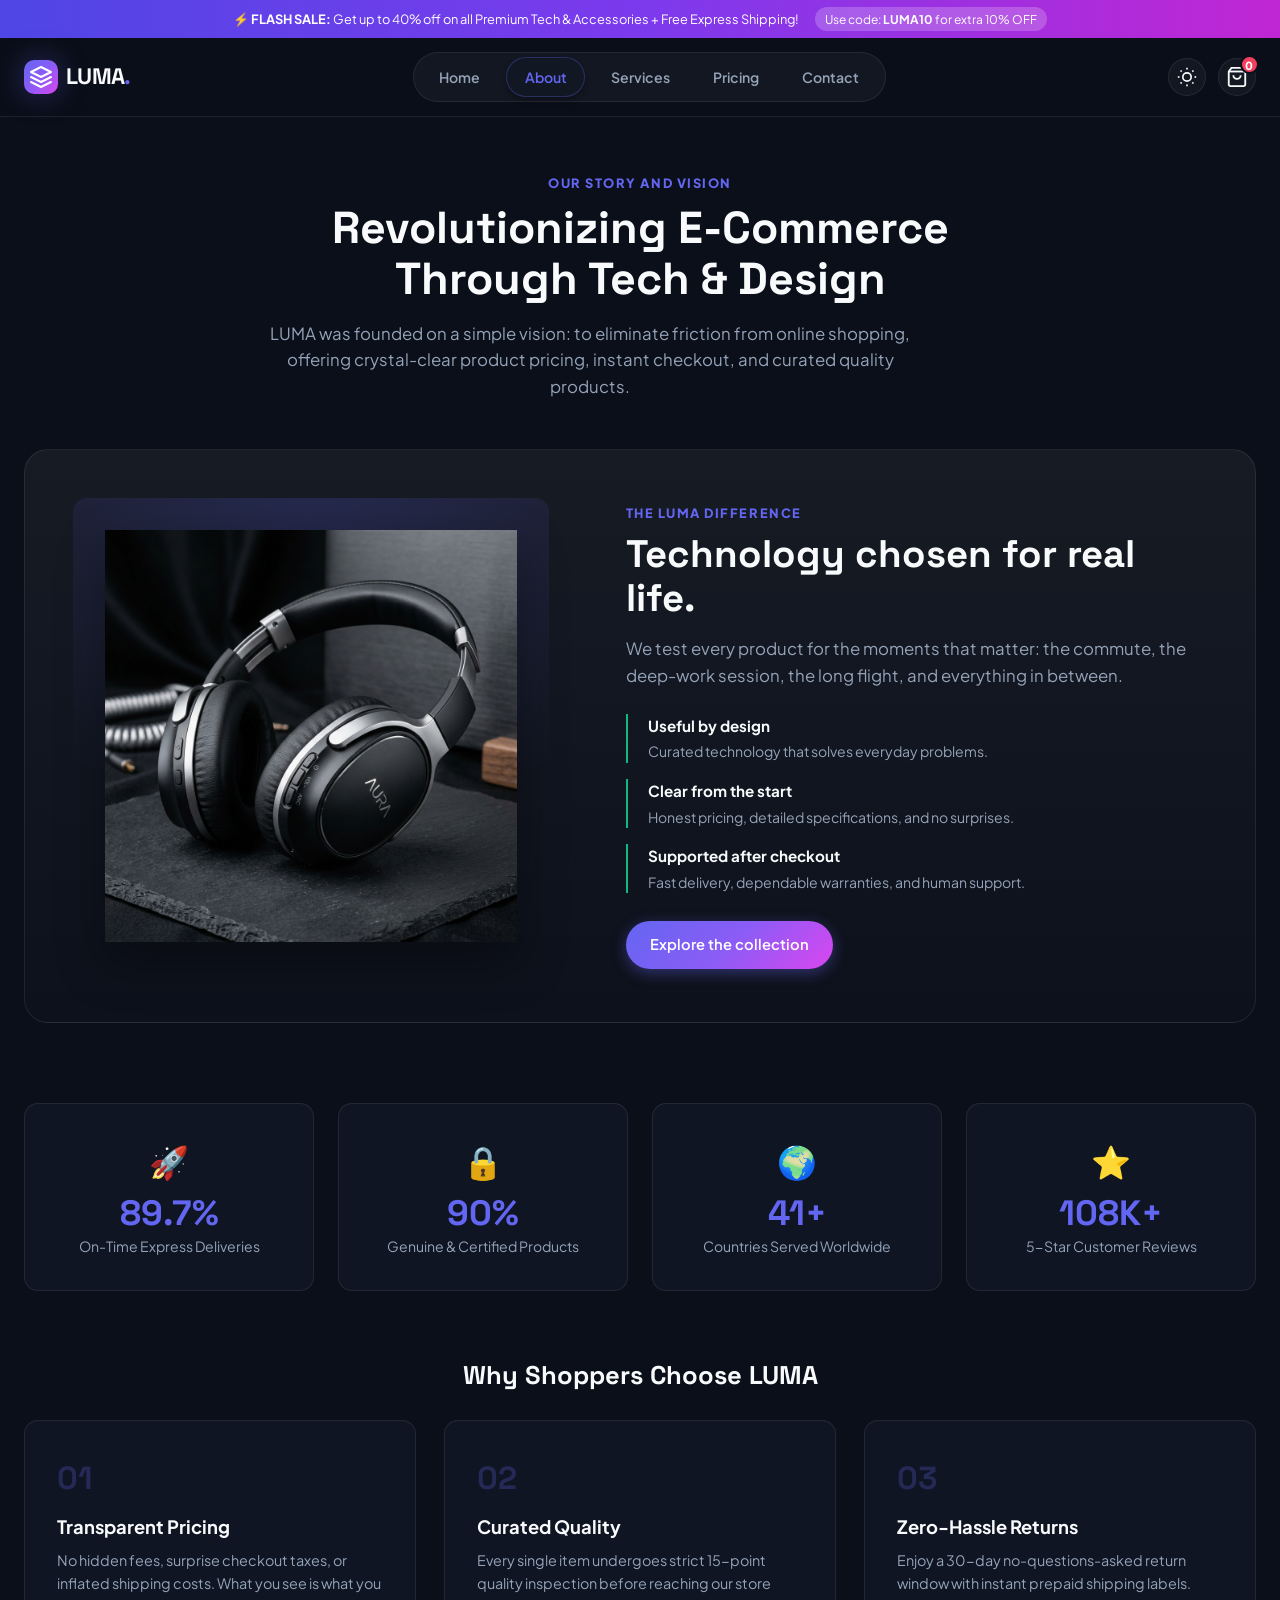
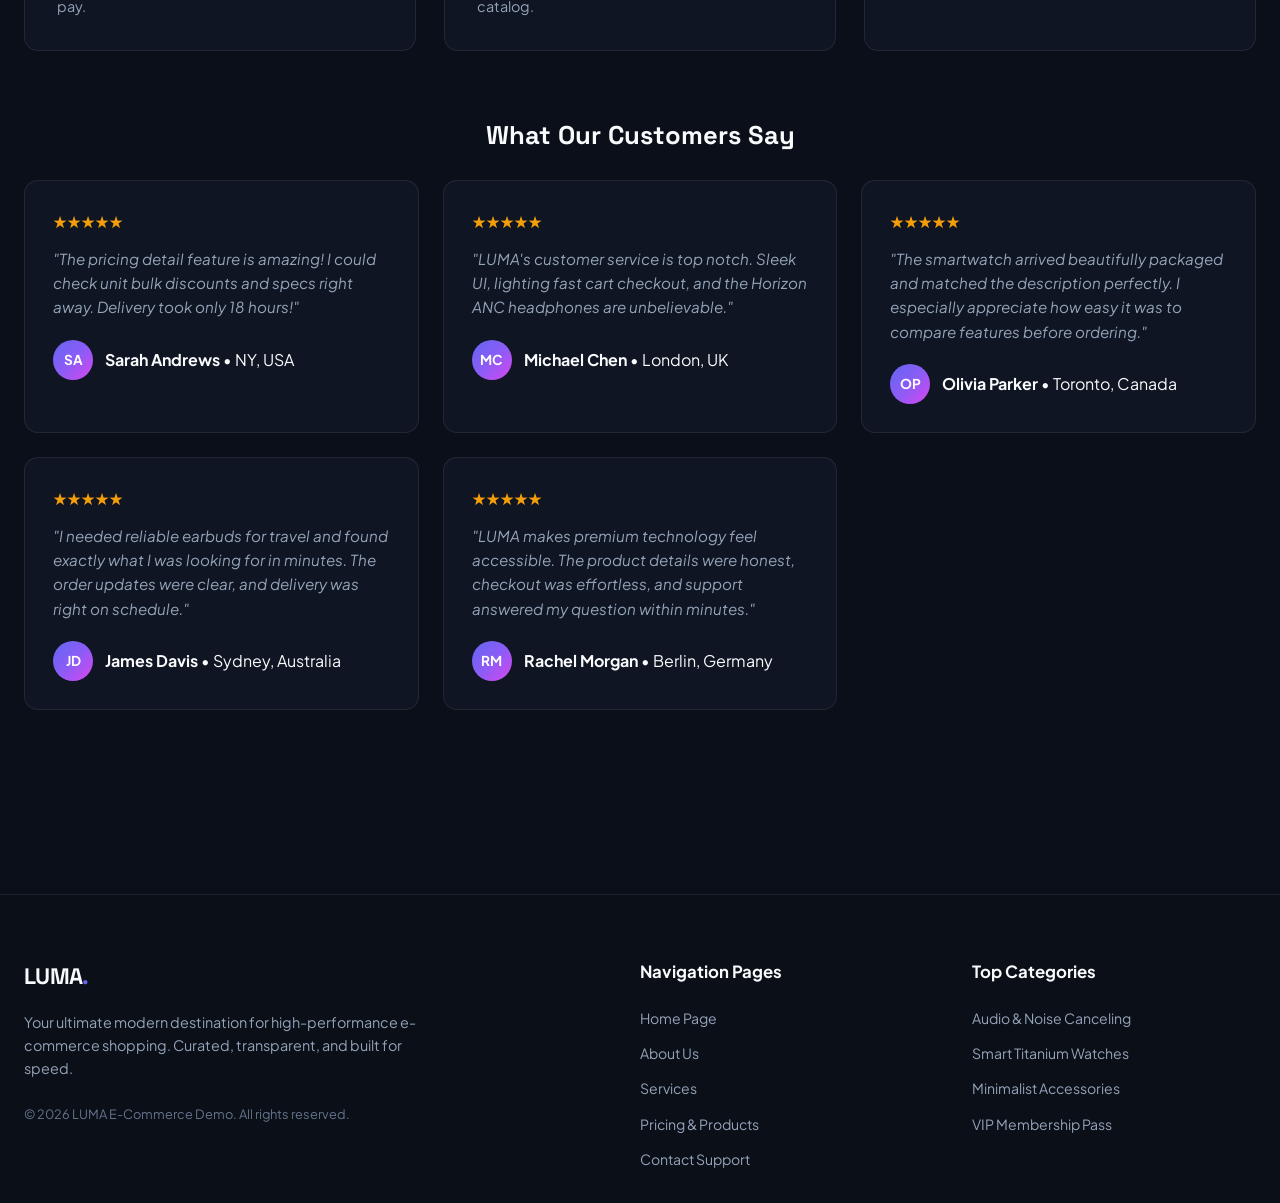
==== about.html @ 773a9cc0 "updated reviews" ====
<!DOCTYPE html>
<html lang="en">
<head>
  <meta charset="UTF-8">
  <meta name="viewport" content="width=device-width, initial-scale=1.0">
  <meta name="description" content="LUMA — About Us & Our Mission">
  <title>LUMA — About Us | Next-Gen E-Commerce Experience</title>
  <link rel="preconnect" href="https://fonts.googleapis.com">
  <link rel="preconnect" href="https://fonts.gstatic.com" crossorigin>
  <link href="https://fonts.googleapis.com/css2?family=Plus+Jakarta+Sans:wght@300;400;500;600;700;800&family=Space+Grotesk:wght@500;700&display=swap" rel="stylesheet">
  <link rel="icon" type="image/svg+xml" href="./icons/icon.svg">
  <link rel="stylesheet" href="./styles.css">
</head>
<body class="dark-theme">
  <!-- Top Announcement Bar -->
  <div class="top-announcement">
    <div class="announcement-content">
      <span>⚡ <strong>FLASH SALE:</strong> Get up to 40% off on all Premium Tech & Accessories + Free Express Shipping!</span>
      <span class="promo-code-badge">Use code: <strong>LUMA10</strong> for extra 10% OFF</span>
    </div>
  </div>

  <!-- Header Navigation -->
  <header class="site-header" id="site-header">
    <div class="header-container">
      <a href="index.html" class="brand-logo">
        <div class="logo-icon">
          <svg width="24" height="24" viewBox="0 0 24 24" fill="none" xmlns="http://www.w3.org/2000/svg">
            <path d="M12 2L2 7L12 12L22 7L12 2Z" stroke="currentColor" stroke-width="2" stroke-linecap="round" stroke-linejoin="round"/>
            <path d="M2 17L12 22L22 17" stroke="currentColor" stroke-width="2" stroke-linecap="round" stroke-linejoin="round"/>
            <path d="M2 12L12 17L22 12" stroke="currentColor" stroke-width="2" stroke-linecap="round" stroke-linejoin="round"/>
          </svg>
        </div>
        <span class="logo-text">LUMA<span class="logo-dot">.</span></span>
      </a>

      <nav class="main-nav" id="main-nav" aria-label="Main Navigation">
        <a href="index.html" class="nav-link">Home</a>
        <a href="about.html" class="nav-link active">About</a>
        <a href="services.html" class="nav-link">Services</a>
        <a href="pricing.html" class="nav-link">Pricing</a>
        <a href="contact.html" class="nav-link">Contact</a>
      </nav>

      <div class="header-actions">
        <button type="button" class="icon-btn theme-toggle" id="theme-toggle" aria-label="Toggle theme">
          <svg class="sun-icon" width="20" height="20" viewBox="0 0 24 24" fill="none" stroke="currentColor" stroke-width="2"><circle cx="12" cy="12" r="5"></circle><line x1="12" y1="1" x2="12" y2="3"></line><line x1="12" y1="21" x2="12" y2="23"></line><line x1="4.22" y1="4.22" x2="5.64" y2="5.64"></line><line x1="18.36" y1="18.36" x2="19.78" y2="19.78"></line><line x1="1" y1="12" x2="3" y2="12"></line><line x1="21" y1="12" x2="23" y2="12"></line><line x1="4.22" y1="19.78" x2="5.64" y2="18.36"></line><line x1="18.36" y1="5.64" x2="19.78" y2="4.22"></line></svg>
        </button>

        <button type="button" class="icon-btn cart-btn" id="cart-toggle-btn" aria-label="Open Cart">
          <svg width="22" height="22" viewBox="0 0 24 24" fill="none" stroke="currentColor" stroke-width="2"><path d="M6 2L3 6v14a2 2 0 0 0 2 2h14a2 2 0 0 0 2-2V6l-3-4z"></path><line x1="3" y1="6" x2="21" y2="6"></line><path d="M16 10a4 4 0 0 1-8 0"></path></svg>
          <span class="cart-badge" id="cart-badge">0</span>
        </button>

        <button type="button" class="mobile-toggle" id="mobile-toggle" aria-label="Toggle menu">
          <span></span><span></span><span></span>
        </button>
      </div>
    </div>
  </header>

  <!-- ABOUT PAGE CONTENT -->
  <main class="main-content">
    <section class="page-section">
      <div class="section-container">
        <div class="about-hero">
          <span class="section-subtitle">OUR STORY AND VISION</span>
          <h2 class="section-title">Revolutionizing E-Commerce <br>Through Tech & Design</h2>
          <p class="section-lead">LUMA was founded on a simple vision: to eliminate friction from online shopping, offering crystal-clear product pricing, instant checkout, and curated quality products.</p>
        </div>

        <!-- Why LUMA -->
        <div class="why-luma-section">
          <div class="why-luma-image-wrap">
            <img src="./images/headphones.png" alt="LUMA Horizon noise-cancelling headphones">
          </div>
          <div class="why-luma-content">
            <span class="section-subtitle">THE LUMA DIFFERENCE</span>
            <h3 class="section-title">Technology chosen for real life.</h3>
            <p class="section-lead">We test every product for the moments that matter: the commute, the deep-work session, the long flight, and everything in between.</p>
            <ul class="why-luma-list">
              <li><strong>Useful by design</strong><span>Curated technology that solves everyday problems.</span></li>
              <li><strong>Clear from the start</strong><span>Honest pricing, detailed specifications, and no surprises.</span></li>
              <li><strong>Supported after checkout</strong><span>Fast delivery, dependable warranties, and human support.</span></li>
            </ul>
            <a class="btn btn-primary" href="pricing.html">Explore the collection</a>
          </div>
        </div>

        <!-- Metric Grid -->
        <div class="about-metrics-grid">
          <div class="metric-card">
            <div class="metric-icon">🚀</div>
            <div class="metric-number" data-target="99.4" data-suffix="%">0%</div>
            <div class="metric-label">On-Time Express Deliveries</div>
          </div>
          <div class="metric-card">
            <div class="metric-icon">🔒</div>
            <div class="metric-number" data-target="100" data-suffix="%">0%</div>
            <div class="metric-label">Genuine & Certified Products</div>
          </div>
          <div class="metric-card">
            <div class="metric-icon">🌍</div>
            <div class="metric-number" data-target="45" data-suffix="+">0+</div>
            <div class="metric-label">Countries Served Worldwide</div>
          </div>
          <div class="metric-card">
            <div class="metric-icon">⭐</div>
            <div class="metric-number" data-target="120" data-suffix="K+">0K+</div>
            <div class="metric-label">5-Star Customer Reviews</div>
          </div>
        </div>

        <!-- Core Values -->
        <div class="about-values">
          <h3 class="subsection-title">Why Shoppers Choose LUMA</h3>
          <div class="values-grid">
            <div class="value-card">
              <div class="value-badge">01</div>
              <h4>Transparent Pricing</h4>
              <p>No hidden fees, surprise checkout taxes, or inflated shipping costs. What you see is what you pay.</p>
            </div>
            <div class="value-card">
              <div class="value-badge">02</div>
              <h4>Curated Quality</h4>
              <p>Every single item undergoes strict 15-point quality inspection before reaching our store catalog.</p>
            </div>
            <div class="value-card">
              <div class="value-badge">03</div>
              <h4>Zero-Hassle Returns</h4>
              <p>Enjoy a 30-day no-questions-asked return window with instant prepaid shipping labels.</p>
            </div>
          </div>
        </div>

        <!-- Testimonials -->
        <div class="testimonials-block">
          <h3 class="subsection-title">What Our Customers Say</h3>
          <div class="testimonials-grid">
            <div class="testimonial-card">
              <div class="rating-stars">★★★★★</div>
              <p class="testimonial-text">"The pricing detail feature is amazing! I could check unit bulk discounts and specs right away. Delivery took only 18 hours!"</p>
              <div class="testimonial-author">
                <div class="author-avatar">SA</div>
                <div>
                  <strong>Sarah Andrews</strong>
                  <span> • NY, USA</span>
                </div>
              </div>
            </div>

            <div class="testimonial-card">
              <div class="rating-stars">★★★★★</div>
              <p class="testimonial-text">"LUMA's customer service is top notch. Sleek UI, lighting fast cart checkout, and the Horizon ANC headphones are unbelievable."</p>
              <div class="testimonial-author">
                <div class="author-avatar">MC</div>
                <div>
                  <strong>Michael Chen</strong>
                  <span> • London, UK</span>
                </div>
              </div>
            </div>

            <div class="testimonial-card">
              <div class="rating-stars">★★★★★</div>
              <p class="testimonial-text">"The smartwatch arrived beautifully packaged and matched the description perfectly. I especially appreciate how easy it was to compare features before ordering."</p>
              <div class="testimonial-author">
                <div class="author-avatar">OP</div>
                <div>
                  <strong>Olivia Parker</strong>
                  <span> • Toronto, Canada</span>
                </div>
              </div>
            </div>

            <div class="testimonial-card">
              <div class="rating-stars">★★★★★</div>
              <p class="testimonial-text">"I needed reliable earbuds for travel and found exactly what I was looking for in minutes. The order updates were clear, and delivery was right on schedule."</p>
              <div class="testimonial-author">
                <div class="author-avatar">JD</div>
                <div>
                  <strong>James Davis</strong>
                  <span> • Sydney, Australia</span>
                </div>
              </div>
            </div>

            <div class="testimonial-card">
              <div class="rating-stars">★★★★★</div>
              <p class="testimonial-text">"LUMA makes premium technology feel accessible. The product details were honest, checkout was effortless, and support answered my question within minutes."</p>
              <div class="testimonial-author">
                <div class="author-avatar">RM</div>
                <div>
                  <strong>Rachel Morgan</strong>
                  <span> • Berlin, Germany</span>
                </div>
              </div>
            </div>
          </div>
        </div>

      </div>
    </section>
  </main>

  <!-- FOOTER -->
  <footer class="site-footer">
    <div class="footer-container">
      <div class="footer-col brand-col">
        <a href="index.html" class="brand-logo">
          <span class="logo-text">LUMA<span class="logo-dot">.</span></span>
        </a>
        <p class="footer-desc">Your ultimate modern destination for high-performance e-commerce shopping. Curated, transparent, and built for speed.</p>
        <p class="copyright">&copy; 2026 LUMA E-Commerce Demo. All rights reserved.</p>
      </div>

      <div class="footer-col">
        <h4>Navigation Pages</h4>
        <ul>
          <li><a href="index.html" class="footer-link-item">Home Page</a></li>
          <li><a href="about.html" class="footer-link-item">About Us</a></li>
          <li><a href="services.html" class="footer-link-item">Services</a></li>
          <li><a href="pricing.html" class="footer-link-item">Pricing & Products</a></li>
          <li><a href="contact.html" class="footer-link-item">Contact Support</a></li>
        </ul>
      </div>

      <div class="footer-col">
        <h4>Top Categories</h4>
        <ul>
          <li><a href="pricing.html" class="footer-link-item">Audio & Noise Canceling</a></li>
          <li><a href="pricing.html" class="footer-link-item">Smart Titanium Watches</a></li>
          <li><a href="pricing.html" class="footer-link-item">Minimalist Accessories</a></li>
          <li><a href="pricing.html" class="footer-link-item">VIP Membership Pass</a></li>
        </ul>
      </div>
    </div>
  </footer>

  <!-- MODALS & DRAWER -->
  <div class="modal-overlay" id="pricing-modal" aria-hidden="true">
    <div class="modal-card modal-lg">
      <button type="button" class="modal-close" id="modal-close-btn">&times;</button>
      <div class="modal-body" id="pricing-modal-body"></div>
    </div>
  </div>

  <div class="cart-drawer-overlay" id="cart-drawer-overlay" aria-hidden="true">
    <div class="cart-drawer" id="cart-drawer">
      <div class="cart-header">
        <h3>Shopping Cart (<span id="cart-drawer-count">0</span>)</h3>
        <button type="button" class="drawer-close" id="cart-close-btn">&times;</button>
      </div>
      <div class="cart-body" id="cart-items-container"></div>
      <div class="cart-footer">
        <div class="promo-input-row">
          <input type="text" id="promo-code-input" placeholder="Promo code (e.g. LUMA10)">
          <button type="button" class="btn btn-sm btn-outline" id="apply-promo-btn">Apply</button>
        </div>
        <div class="cart-summary">
          <div class="summary-row"><span>Subtotal</span><span id="cart-subtotal">$0.00</span></div>
          <div class="summary-row" id="discount-row" style="display:none; color: var(--accent-emerald);"><span>Discount (10%)</span><span id="cart-discount">-$0.00</span></div>
          <div class="summary-row"><span>Estimated Express Shipping</span><span id="cart-shipping">FREE</span></div>
          <div class="summary-row total-row"><span>Total</span><span id="cart-total">$0.00</span></div>
        </div>
        <button type="button" class="btn btn-primary full-width" id="checkout-btn">Proceed to Checkout 💳</button>
      </div>
    </div>
  </div>

  <div class="toast-container" id="toast-container"></div>
  <script src="./script.js"></script>
</body>
</html>
---- styles.css ----
/* ==========================================================================
   LUMA E-COMMERCE DESIGN SYSTEM & STYLESHEET
   ========================================================================== */

:root {
  /* Color Palette - Dark Luxury Default */
  --bg-main: #0B0F19;
  --bg-card: rgba(18, 24, 38, 0.75);
  --bg-card-hover: rgba(28, 36, 56, 0.85);
  --bg-glass: rgba(255, 255, 255, 0.04);
  --border-glass: rgba(255, 255, 255, 0.08);
  --border-highlight: rgba(99, 102, 241, 0.3);

  --text-main: #F8FAFC;
  --text-secondary: #94A3B8;
  --text-muted: #64748B;

  --accent-indigo: #6366F1;
  --accent-purple: #8B5CF6;
  --accent-emerald: #10B981;
  --accent-rose: #F43F5E;
  --accent-amber: #F59E0B;
  --accent-cyan: #38BDF8;

  --gradient-primary: linear-gradient(135deg, #6366F1 0%, #8B5CF6 50%, #D946EF 100%);
  --gradient-card: linear-gradient(180deg, rgba(255, 255, 255, 0.05) 0%, rgba(255, 255, 255, 0.01) 100%);
  --gradient-glow: radial-gradient(circle at 50% -20%, rgba(99, 102, 241, 0.25) 0%, rgba(11, 15, 25, 0) 70%);

  --shadow-sm: 0 4px 6px -1px rgba(0, 0, 0, 0.3);
  --shadow-lg: 0 20px 25px -5px rgba(0, 0, 0, 0.5), 0 8px 10px -6px rgba(0, 0, 0, 0.5);
  --shadow-glow: 0 0 30px rgba(99, 102, 241, 0.35);

  --radius-sm: 8px;
  --radius-md: 14px;
  --radius-lg: 24px;
  --radius-full: 9999px;

  --font-main: 'Plus Jakarta Sans', -apple-system, BlinkMacSystemFont, sans-serif;
  --font-display: 'Space Grotesk', sans-serif;
  --transition-fast: 0.2s cubic-bezier(0.4, 0, 0.2, 1);
  --transition-normal: 0.3s cubic-bezier(0.4, 0, 0.2, 1);
}

/* Light Theme Variables Override */
body.light-theme {
  --bg-main: #F1F5F9;
  --bg-card: rgba(255, 255, 255, 0.85);
  --bg-card-hover: rgba(255, 255, 255, 0.98);
  --bg-glass: rgba(0, 0, 0, 0.03);
  --border-glass: rgba(0, 0, 0, 0.08);
  --border-highlight: rgba(99, 102, 241, 0.4);

  --text-main: #0F172A;
  --text-secondary: #475569;
  --text-muted: #64748B;

  --shadow-lg: 0 20px 25px -5px rgba(15, 23, 42, 0.1), 0 8px 10px -6px rgba(15, 23, 42, 0.05);
  --shadow-glow: 0 0 25px rgba(99, 102, 241, 0.2);
}

/* Reset & Global */
*, *::before, *::after {
  box-sizing: border-box;
  margin: 0;
  padding: 0;
}

html {
  scroll-behavior: smooth;
  font-size: 16px;
}

body {
  background-color: var(--bg-main);
  color: var(--text-main);
  font-family: var(--font-main);
  line-height: 1.6;
  overflow-x: hidden;
  min-height: 100vh;
  transition: background-color var(--transition-normal), color var(--transition-normal);
}

a {
  color: inherit;
  text-decoration: none;
}

button, input, select, textarea {
  font: inherit;
  color: inherit;
}

button {
  cursor: pointer;
  border: none;
  background: none;
}

img {
  max-width: 100%;
  height: auto;
  display: block;
}

/* Helper Utilities */
.gradient-text {
  background: var(--gradient-primary);
  -webkit-background-clip: text;
  -webkit-text-fill-color: transparent;
}

.text-muted { color: var(--text-muted); }
.text-center { text-align: center; }

.btn {
  display: inline-flex;
  align-items: center;
  justify-content: center;
  gap: 0.5rem;
  padding: 0.75rem 1.5rem;
  border-radius: var(--radius-full);
  font-weight: 600;
  font-size: 0.92rem;
  transition: all var(--transition-fast);
  text-decoration: none;
}

.btn-primary {
  background: var(--gradient-primary);
  color: #FFFFFF;
  box-shadow: 0 4px 15px rgba(99, 102, 241, 0.4);
}

.btn-primary:hover {
  transform: translateY(-2px);
  box-shadow: 0 8px 25px rgba(99, 102, 241, 0.6);
}

.btn-secondary {
  background: var(--bg-glass);
  color: var(--text-main);
  border: 1px solid var(--border-glass);
  backdrop-filter: blur(10px);
}

.btn-secondary:hover {
  background: var(--border-glass);
  border-color: var(--accent-indigo);
  transform: translateY(-2px);
}

.btn-accent {
  background: var(--accent-emerald);
  color: #0F172A;
  font-weight: 700;
}

.btn-accent:hover {
  background: #34D399;
  box-shadow: 0 4px 15px rgba(16, 185, 129, 0.4);
  transform: translateY(-2px);
}

.btn-outline {
  border: 1px solid var(--accent-indigo);
  color: var(--accent-indigo);
}

.btn-outline:hover {
  background: var(--accent-indigo);
  color: #FFFFFF;
}

.btn-sm {
  padding: 0.45rem 0.9rem;
  font-size: 0.82rem;
}

.full-width {
  width: 100%;
}

/* TOP ANNOUNCEMENT BAR */
.top-announcement {
  background: linear-gradient(90deg, #4F46E5 0%, #7C3AED 50%, #C026D3 100%);
  color: #FFFFFF;
  font-size: 0.8rem;
  padding: 0.45rem 1rem;
  text-align: center;
}

.announcement-content {
  display: flex;
  align-items: center;
  justify-content: center;
  gap: 1rem;
  flex-wrap: wrap;
}

.promo-code-badge {
  background: rgba(255, 255, 255, 0.2);
  padding: 0.15rem 0.6rem;
  border-radius: var(--radius-full);
  font-size: 0.75rem;
}

/* SITE HEADER & NAVBAR */
.site-header {
  position: sticky;
  top: 0;
  z-index: 100;
  background: rgba(11, 15, 25, 0.85);
  backdrop-filter: blur(16px);
  border-bottom: 1px solid var(--border-glass);
  transition: background var(--transition-normal);
}

body.light-theme .site-header {
  background: rgba(241, 245, 249, 0.85);
}

.header-container {
  max-width: 1280px;
  margin: 0 auto;
  padding: 0.85rem 1.5rem;
  display: flex;
  align-items: center;
  justify-content: space-between;
  gap: 1.5rem;
}

.brand-logo {
  display: flex;
  align-items: center;
  gap: 0.5rem;
  font-family: var(--font-display);
  font-weight: 700;
  font-size: 1.4rem;
  color: var(--text-main);
  letter-spacing: -0.03em;
}

.logo-icon {
  width: 34px;
  height: 34px;
  background: var(--gradient-primary);
  border-radius: 10px;
  display: grid;
  place-items: center;
  color: white;
  box-shadow: var(--shadow-glow);
}

.logo-dot {
  color: var(--accent-indigo);
}

/* Navigation Links */
.main-nav {
  display: flex;
  align-items: center;
  gap: 0.5rem;
  background: var(--bg-glass);
  padding: 0.25rem 0.5rem;
  border-radius: var(--radius-full);
  border: 1px solid var(--border-glass);
}

.nav-link {
  padding: 0.5rem 1.1rem;
  font-size: 0.88rem;
  font-weight: 600;
  color: var(--text-secondary);
  border-radius: var(--radius-full);
  transition: all var(--transition-fast);
}

.nav-link:hover, .nav-link.active {
  color: var(--text-main);
  background: var(--bg-card);
  box-shadow: var(--shadow-sm);
}

.nav-link.active {
  color: var(--accent-indigo);
  border: 1px solid var(--border-highlight);
}

/* Header Actions */
.header-actions {
  display: flex;
  align-items: center;
  gap: 0.75rem;
}

.search-box {
  position: relative;
  display: flex;
  align-items: center;
}

.search-box input {
  background: var(--bg-glass);
  border: 1px solid var(--border-glass);
  padding: 0.45rem 2.2rem 0.45rem 0.9rem;
  border-radius: var(--radius-full);
  font-size: 0.82rem;
  width: 170px;
  transition: width var(--transition-fast), border-color var(--transition-fast);
}

.search-box input:focus {
  outline: none;
  width: 220px;
  border-color: var(--accent-indigo);
}

.search-btn {
  position: absolute;
  right: 8px;
  color: var(--text-muted);
}

.icon-btn {
  width: 38px;
  height: 38px;
  border-radius: 50%;
  background: var(--bg-glass);
  border: 1px solid var(--border-glass);
  display: grid;
  place-items: center;
  color: var(--text-main);
  position: relative;
  transition: all var(--transition-fast);
}

.icon-btn:hover {
  background: var(--bg-card);
  border-color: var(--accent-indigo);
  color: var(--accent-indigo);
  transform: translateY(-1px);
}

.cart-badge {
  position: absolute;
  top: -4px;
  right: -4px;
  background: var(--accent-rose);
  color: white;
  font-size: 0.7rem;
  font-weight: 800;
  width: 19px;
  height: 19px;
  border-radius: 50%;
  display: grid;
  place-items: center;
  border: 2px solid var(--bg-main);
}

.mobile-toggle {
  display: none;
  flex-direction: column;
  gap: 5px;
  padding: 0.3rem;
}

.mobile-toggle span {
  width: 22px;
  height: 2px;
  background: var(--text-main);
  border-radius: 2px;
}

/* MAIN VIEW SECTIONS CONTROLLER */
.main-content {
  min-height: calc(100vh - 180px);
}

.page-section {
  display: block;
  opacity: 1;
  transform: translateY(0);
  padding-bottom: 3rem;
}

.section-container {
  max-width: 1280px;
  margin: 0 auto;
  padding: 3.5rem 1.5rem;
}

/* SECTION TITLES */
.section-subtitle {
  color: var(--accent-indigo);
  font-size: 0.8rem;
  font-weight: 800;
  letter-spacing: 0.12em;
  text-transform: uppercase;
  display: block;
  margin-bottom: 0.5rem;
}

.section-title {
  font-family: var(--font-display);
  font-size: clamp(2rem, 4vw, 2.8rem);
  font-weight: 700;
  line-height: 1.15;
  margin-bottom: 1rem;
}

.section-lead {
  color: var(--text-secondary);
  font-size: 1.05rem;
  max-width: 650px;
  margin-bottom: 2.5rem;
}

/* ==========================================================================
   1. HOME SECTION STYLES
   ========================================================================== */

.hero-section {
  position: relative;
  padding: 4rem 1.5rem 5rem;
  overflow: hidden;
  background: var(--gradient-glow);
}

.hero-container {
  max-width: 1280px;
  margin: 0 auto;
  display: grid;
  grid-template-columns: 1.2fr 1fr;
  gap: 3rem;
  align-items: center;
}

.hero-tag {
  display: inline-block;
  background: rgba(99, 102, 241, 0.15);
  border: 1px solid rgba(99, 102, 241, 0.3);
  color: var(--accent-indigo);
  padding: 0.35rem 0.9rem;
  border-radius: var(--radius-full);
  font-size: 0.82rem;
  font-weight: 700;
  margin-bottom: 1.2rem;
}

.hero-title {
  font-family: var(--font-display);
  font-size: clamp(2.5rem, 5vw, 4rem);
  font-weight: 800;
  line-height: 1.08;
  letter-spacing: -0.03em;
  margin-bottom: 1.2rem;
}

.hero-desc {
  color: var(--text-secondary);
  font-size: 1.08rem;
  max-width: 540px;
  margin-bottom: 2rem;
}

.hero-cta-group {
  display: flex;
  align-items: center;
  gap: 1rem;
  flex-wrap: wrap;
  margin-bottom: 2.5rem;
}

.hero-stats {
  display: flex;
  align-items: center;
  gap: 1.5rem;
  background: var(--bg-card);
  border: 1px solid var(--border-glass);
  padding: 0.9rem 1.5rem;
  border-radius: var(--radius-md);
  width: fit-content;
  backdrop-filter: blur(10px);
}

.stat-num {
  font-family: var(--font-display);
  font-weight: 800;
  font-size: 1.25rem;
  color: var(--accent-cyan);
  display: block;
}

.stat-lbl {
  font-size: 0.75rem;
  color: var(--text-muted);
}

.stat-divider {
  width: 1px;
  height: 30px;
  background: var(--border-glass);
}

/* Featured Hero Product Card */
.hero-card-featured {
  position: relative;
  background: var(--bg-card);
  border: 1px solid var(--border-highlight);
  border-radius: var(--radius-lg);
  padding: 2rem;
  box-shadow: var(--shadow-lg), var(--shadow-glow);
  overflow: hidden;
  backdrop-filter: blur(20px);
}

.hero-card-badge {
  position: absolute;
  top: 1.2rem;
  right: 1.2rem;
  background: var(--accent-rose);
  color: white;
  font-size: 0.72rem;
  font-weight: 800;
  padding: 0.25rem 0.7rem;
  border-radius: var(--radius-full);
  letter-spacing: 0.05em;
}

.hero-img {
  width: 100%;
  height: 260px;
  object-fit: contain;
  margin-bottom: 1.5rem;
  filter: drop-shadow(0 15px 25px rgba(0,0,0,0.4));
  transition: transform 0.4s ease;
}

.hero-card-featured:hover .hero-img {
  transform: scale(1.05) translateY(-5px);
}

.hero-card-info h3 {
  font-size: 1.25rem;
  font-weight: 700;
  margin-bottom: 0.5rem;
}

.hero-card-price {
  margin-bottom: 1rem;
  display: flex;
  align-items: center;
  gap: 0.75rem;
}

.price-strike {
  text-decoration: line-through;
  color: var(--text-muted);
  font-size: 0.95rem;
}

.price-current {
  color: var(--accent-emerald);
  font-size: 1.4rem;
  font-family: var(--font-display);
}

/* Category Filters & Products Grid */
.category-filter-wrapper {
  margin-bottom: 2rem;
  display: flex;
  align-items: center;
  justify-content: space-between;
  gap: 1.5rem;
  flex-wrap: wrap;
}

.section-heading {
  font-family: var(--font-display);
  font-size: 1.6rem;
  font-weight: 700;
}

.filter-pills {
  display: flex;
  gap: 0.5rem;
  overflow-x: auto;
  padding-bottom: 0.25rem;
}

.filter-pill {
  padding: 0.45rem 1rem;
  border-radius: var(--radius-full);
  background: var(--bg-glass);
  border: 1px solid var(--border-glass);
  color: var(--text-secondary);
  font-size: 0.85rem;
  font-weight: 600;
  white-space: nowrap;
  transition: all var(--transition-fast);
}

.filter-pill:hover, .filter-pill.active {
  background: var(--accent-indigo);
  color: white;
  border-color: var(--accent-indigo);
  box-shadow: 0 4px 12px rgba(99, 102, 241, 0.3);
}

.products-grid {
  display: grid;
  grid-template-columns: repeat(auto-fill, minmax(280px, 1fr));
  gap: 1.75rem;
}

/* Product Card Component */
.product-card {
  background: var(--bg-card);
  border: 1px solid var(--border-glass);
  border-radius: var(--radius-md);
  padding: 1.25rem;
  display: flex;
  flex-direction: column;
  position: relative;
  transition: all var(--transition-fast);
}

.product-card:hover {
  transform: translateY(-4px);
  border-color: var(--border-highlight);
  box-shadow: var(--shadow-lg);
  background: var(--bg-card-hover);
}

.product-badge-tag {
  position: absolute;
  top: 1rem;
  left: 1rem;
  font-size: 0.7rem;
  font-weight: 800;
  padding: 0.2rem 0.6rem;
  border-radius: var(--radius-full);
  z-index: 2;
}

.tag-hot { background: var(--accent-rose); color: white; }
.tag-new { background: var(--accent-indigo); color: white; }
.tag-sale { background: var(--accent-emerald); color: #0F172A; }

.product-img-wrap {
  position: relative;
  width: 100%;
  height: 200px;
  background: var(--bg-glass);
  border-radius: var(--radius-sm);
  display: grid;
  place-items: center;
  overflow: hidden;
  margin-bottom: 1rem;
}

.product-img-wrap img {
  max-height: 160px;
  object-fit: contain;
  transition: transform 0.3s ease;
}

.product-card:hover .product-img-wrap img {
  transform: scale(1.08);
}

.product-cat {
  font-size: 0.75rem;
  color: var(--accent-indigo);
  font-weight: 700;
  text-transform: uppercase;
  margin-bottom: 0.25rem;
}

.product-title {
  font-size: 1.05rem;
  font-weight: 700;
  line-height: 1.3;
  margin-bottom: 0.5rem;
  color: var(--text-main);
}

.product-rating {
  font-size: 0.8rem;
  color: var(--accent-amber);
  margin-bottom: 0.8rem;
  display: flex;
  align-items: center;
  gap: 0.3rem;
}

.product-rating span {
  color: var(--text-muted);
  font-size: 0.75rem;
}

.product-footer {
  margin-top: auto;
  display: flex;
  align-items: center;
  justify-content: space-between;
  gap: 0.5rem;
  padding-top: 0.75rem;
  border-top: 1px solid var(--border-glass);
}

.product-price-box {
  display: flex;
  flex-direction: column;
}

.product-orig-price {
  font-size: 0.78rem;
  color: var(--text-muted);
  text-decoration: line-through;
}

.product-final-price {
  font-family: var(--font-display);
  font-size: 1.15rem;
  font-weight: 700;
  color: var(--accent-emerald);
}

.product-btn-group {
  display: flex;
  gap: 0.4rem;
}

/* ==========================================================================
   2. ABOUT SECTION STYLES
   ========================================================================== */

.about-hero {
  text-align: center;
  max-width: 750px;
  margin: 0 auto 3rem;
}

.why-luma-section {
  display: grid;
  grid-template-columns: minmax(0, 0.9fr) minmax(0, 1.1fr);
  align-items: center;
  gap: clamp(2rem, 6vw, 5rem);
  margin-bottom: 5rem;
  padding: clamp(1.25rem, 4vw, 3rem);
  background: var(--gradient-card);
  border: 1px solid var(--border-glass);
  border-radius: var(--radius-lg);
}

.why-luma-image-wrap {
  min-height: 320px;
  display: grid;
  place-items: center;
  padding: 2rem;
  border-radius: var(--radius-md);
  background: var(--gradient-glow);
}

.why-luma-image-wrap img {
  width: min(100%, 420px);
  filter: drop-shadow(0 20px 24px rgba(0, 0, 0, 0.35));
  transition: transform var(--transition-normal);
}

.why-luma-section:hover .why-luma-image-wrap img {
  transform: translateY(-6px) rotate(-2deg);
}

.why-luma-content .section-title {
  font-size: clamp(1.8rem, 3vw, 2.5rem);
}

.why-luma-content .section-lead {
  margin-bottom: 1.5rem;
}

.why-luma-list {
  list-style: none;
  display: grid;
  gap: 1rem;
  margin-bottom: 1.75rem;
}

.why-luma-list li {
  display: grid;
  gap: 0.15rem;
  padding-left: 1.25rem;
  border-left: 2px solid var(--accent-emerald);
}

.why-luma-list strong {
  font-size: 0.95rem;
}

.why-luma-list span {
  color: var(--text-secondary);
  font-size: 0.88rem;
}

.about-metrics-grid {
  display: grid;
  grid-template-columns: repeat(auto-fit, minmax(220px, 1fr));
  gap: 1.5rem;
  margin-bottom: 4rem;
}

.metric-card {
  background: var(--bg-card);
  border: 1px solid var(--border-glass);
  border-radius: var(--radius-md);
  padding: 2rem 1.5rem;
  text-align: center;
}

.metric-icon {
  font-size: 2rem;
  margin-bottom: 0.5rem;
}

.metric-number {
  font-family: var(--font-display);
  font-size: 2.2rem;
  font-weight: 800;
  color: var(--accent-indigo);
  line-height: 1;
  margin-bottom: 0.3rem;
}

.metric-label {
  font-size: 0.88rem;
  color: var(--text-secondary);
}

.subsection-title {
  font-family: var(--font-display);
  font-size: 1.6rem;
  margin-bottom: 1.5rem;
  text-align: center;
}

.values-grid {
  display: grid;
  grid-template-columns: repeat(auto-fit, minmax(280px, 1fr));
  gap: 1.75rem;
  margin-bottom: 4rem;
}

.value-card {
  background: var(--bg-card);
  border: 1px solid var(--border-glass);
  padding: 2rem;
  border-radius: var(--radius-md);
  position: relative;
}

.value-badge {
  font-family: var(--font-display);
  font-size: 2rem;
  font-weight: 800;
  color: rgba(99, 102, 241, 0.25);
  margin-bottom: 0.5rem;
}

.value-card h4 {
  font-size: 1.15rem;
  margin-bottom: 0.5rem;
}

.value-card p {
  color: var(--text-secondary);
  font-size: 0.9rem;
}

.testimonials-grid {
  display: grid;
  grid-template-columns: repeat(auto-fit, minmax(300px, 1fr));
  gap: 1.5rem;
}

.testimonial-card {
  background: var(--bg-card);
  border: 1px solid var(--border-glass);
  padding: 1.75rem;
  border-radius: var(--radius-md);
}

.rating-stars {
  color: var(--accent-amber);
  margin-bottom: 0.75rem;
}

.testimonial-text {
  font-size: 0.95rem;
  font-style: italic;
  margin-bottom: 1.25rem;
  color: var(--text-secondary);
}

.testimonial-author {
  display: flex;
  align-items: center;
  gap: 0.75rem;
}

.author-avatar {
  width: 40px;
  height: 40px;
  background: var(--gradient-primary);
  border-radius: 50%;
  display: grid;
  place-items: center;
  font-weight: 700;
  font-size: 0.85rem;
  color: white;
}

/* ==========================================================================
   3. SERVICES SECTION STYLES
   ========================================================================== */

.services-header {
  text-align: center;
  max-width: 700px;
  margin: 0 auto 3.5rem;
}

.services-grid {
  display: grid;
  grid-template-columns: repeat(auto-fit, minmax(320px, 1fr));
  gap: 2rem;
}

.service-card {
  background: var(--bg-card);
  border: 1px solid var(--border-glass);
  border-radius: var(--radius-lg);
  padding: 2.2rem;
  transition: all var(--transition-fast);
}

.service-card:hover {
  border-color: var(--border-highlight);
  transform: translateY(-4px);
  box-shadow: var(--shadow-lg);
}

.service-icon-wrap {
  font-size: 2.4rem;
  margin-bottom: 1rem;
}

.service-card h3 {
  font-size: 1.25rem;
  margin-bottom: 0.75rem;
}

.service-card p {
  color: var(--text-secondary);
  font-size: 0.92rem;
  margin-bottom: 1.25rem;
}

.service-link-btn {
  color: var(--accent-indigo);
  font-weight: 700;
  font-size: 0.88rem;
  padding: 0;
}

.service-link-btn:hover {
  text-decoration: underline;
}

/* ==========================================================================
   4. PRICING SECTION STYLES
   ========================================================================== */

.pricing-header {
  text-align: center;
  max-width: 750px;
  margin: 0 auto 3.5rem;
}

.pricing-tiers-grid {
  display: grid;
  grid-template-columns: repeat(auto-fit, minmax(290px, 1fr));
  gap: 2rem;
  align-items: stretch;
  margin-bottom: 5rem;
}

.tier-card {
  background: var(--bg-card);
  border: 1px solid var(--border-glass);
  border-radius: var(--radius-lg);
  padding: 2.5rem 2rem;
  display: flex;
  flex-direction: column;
  position: relative;
}

.tier-featured {
  border-color: var(--accent-indigo);
  box-shadow: var(--shadow-glow), var(--shadow-lg);
  background: linear-gradient(180deg, rgba(99, 102, 241, 0.12) 0%, rgba(18, 24, 38, 0.85) 100%);
  transform: scale(1.03);
}

.featured-badge {
  position: absolute;
  top: -12px;
  left: 50%;
  transform: translateX(-50%);
  background: var(--accent-indigo);
  color: white;
  font-size: 0.7rem;
  font-weight: 800;
  padding: 0.2rem 0.8rem;
  border-radius: var(--radius-full);
}

.tier-name {
  font-family: var(--font-display);
  font-size: 1.4rem;
  margin-bottom: 0.3rem;
}

.tier-desc {
  font-size: 0.85rem;
  color: var(--text-muted);
  margin-bottom: 1.5rem;
}

.tier-price {
  font-family: var(--font-display);
  font-size: 2.6rem;
  font-weight: 800;
  color: var(--text-main);
  margin-bottom: 1.5rem;
}

.tier-price span {
  font-size: 0.9rem;
  font-weight: 400;
  color: var(--text-muted);
}

.tier-features {
  list-style: none;
  margin-bottom: 2rem;
  display: flex;
  flex-direction: column;
  gap: 0.75rem;
}

.tier-features li {
  font-size: 0.9rem;
  color: var(--text-secondary);
}

/* Pricing Table Block */
.pricing-catalog-block {
  background: var(--bg-card);
  border: 1px solid var(--border-glass);
  border-radius: var(--radius-lg);
  padding: 2.2rem;
}

.catalog-header-bar {
  margin-bottom: 1.5rem;
}

.catalog-subtext {
  color: var(--text-secondary);
  font-size: 0.9rem;
}

.pricing-table-container {
  overflow-x: auto;
}

.pricing-table {
  width: 100%;
  border-collapse: collapse;
  text-align: left;
}

.pricing-table th, .pricing-table td {
  padding: 1rem 1.25rem;
  border-bottom: 1px solid var(--border-glass);
}

.pricing-table th {
  font-size: 0.8rem;
  text-transform: uppercase;
  letter-spacing: 0.08em;
  color: var(--text-muted);
  background: var(--bg-glass);
}

.pricing-table td {
  font-size: 0.92rem;
}

.stock-in { color: var(--accent-emerald); font-weight: 700; }
.stock-low { color: var(--accent-amber); font-weight: 700; }

/* ==========================================================================
   5. CONTACT SECTION STYLES
   ========================================================================== */

.contact-header {
  text-align: center;
  max-width: 700px;
  margin: 0 auto 3.5rem;
}

.contact-layout {
  display: grid;
  grid-template-columns: 1.2fr 1fr;
  gap: 2.5rem;
}

.contact-form-card {
  background: var(--bg-card);
  border: 1px solid var(--border-glass);
  border-radius: var(--radius-lg);
  padding: 2.5rem;
}

.contact-form-card h3 {
  font-size: 1.4rem;
  margin-bottom: 1.5rem;
}

.form-row {
  display: grid;
  grid-template-columns: 1fr 1fr;
  gap: 1rem;
}

.form-group {
  margin-bottom: 1.25rem;
}

.form-group label {
  display: block;
  font-size: 0.85rem;
  font-weight: 600;
  margin-bottom: 0.4rem;
  color: var(--text-secondary);
}

.form-group input, .form-group select, .form-group textarea {
  width: 100%;
  background: var(--bg-glass);
  border: 1px solid var(--border-glass);
  padding: 0.75rem 1rem;
  border-radius: var(--radius-sm);
  color: var(--text-main);
  transition: border-color var(--transition-fast);
}

.form-group input:focus, .form-group select:focus, .form-group textarea:focus {
  outline: none;
  border-color: var(--accent-indigo);
}

.form-status {
  margin-top: 1rem;
  font-size: 0.9rem;
  font-weight: 600;
}

.info-card {
  background: var(--bg-card);
  border: 1px solid var(--border-glass);
  border-radius: var(--radius-md);
  padding: 1.75rem;
  margin-bottom: 2rem;
  display: flex;
  flex-direction: column;
  gap: 1.25rem;
}

.info-item {
  display: flex;
  align-items: flex-start;
  gap: 1rem;
}

.info-icon {
  font-size: 1.5rem;
}

.info-item p {
  color: var(--text-secondary);
  font-size: 0.88rem;
}

/* Accordion FAQ */
.faq-accordion-block h4 {
  font-size: 1.15rem;
  margin-bottom: 1rem;
}

.accordion-item {
  background: var(--bg-card);
  border: 1px solid var(--border-glass);
  border-radius: var(--radius-sm);
  margin-bottom: 0.75rem;
  overflow: hidden;
}

.accordion-header {
  width: 100%;
  padding: 1rem 1.25rem;
  display: flex;
  align-items: center;
  justify-content: space-between;
  font-weight: 600;
  font-size: 0.92rem;
  color: var(--text-main);
  text-align: left;
}

.accordion-content {
  display: none;
  padding: 0 1.25rem 1rem;
  color: var(--text-secondary);
  font-size: 0.88rem;
}

.accordion-item.active .accordion-content {
  display: block;
}

.accordion-item.active .acc-icon {
  transform: rotate(45deg);
}

/* ==========================================================================
   MODALS & SHOPPING CART DRAWER
   ========================================================================== */

.modal-overlay {
  position: fixed;
  inset: 0;
  z-index: 1000;
  background: rgba(0, 0, 0, 0.75);
  backdrop-filter: blur(10px);
  display: grid;
  place-items: center;
  padding: 1.5rem;
  opacity: 0;
  pointer-events: none;
  transition: opacity 0.3s ease;
}

.modal-overlay.open {
  opacity: 1;
  pointer-events: auto;
}

.modal-card {
  background: var(--bg-main);
  border: 1px solid var(--border-highlight);
  border-radius: var(--radius-lg);
  padding: 2rem;
  position: relative;
  max-height: 90vh;
  overflow-y: auto;
  box-shadow: var(--shadow-lg);
  transform: scale(0.95);
  transition: transform 0.3s ease;
  width: 100%;
}

.modal-overlay.open .modal-card {
  transform: scale(1);
}

.modal-lg { max-width: 800px; }
.modal-md { max-width: 500px; }

.modal-close {
  position: absolute;
  top: 1rem;
  right: 1.2rem;
  font-size: 1.8rem;
  color: var(--text-muted);
  line-height: 1;
}

.modal-close:hover {
  color: var(--accent-rose);
}

/* Pricing Detail Modal Body Content */
.pricing-modal-grid {
  display: grid;
  grid-template-columns: 1fr 1.2fr;
  gap: 2rem;
}

.pricing-modal-img {
  width: 100%;
  height: 250px;
  object-fit: contain;
  background: var(--bg-glass);
  border-radius: var(--radius-md);
  padding: 1rem;
}

.pricing-modal-title {
  font-size: 1.5rem;
  font-weight: 800;
  margin-bottom: 0.4rem;
}

.pricing-modal-category {
  color: var(--accent-indigo);
  font-size: 0.8rem;
  font-weight: 700;
  text-transform: uppercase;
}

.price-breakdown-box {
  background: var(--bg-card);
  border: 1px solid var(--border-glass);
  padding: 1rem 1.25rem;
  border-radius: var(--radius-md);
  margin: 1rem 0;
}

.breakdown-row {
  display: flex;
  justify-content: space-between;
  font-size: 0.88rem;
  margin-bottom: 0.4rem;
}

.breakdown-row.total-save {
  color: var(--accent-emerald);
  font-weight: 700;
  border-top: 1px solid var(--border-glass);
  padding-top: 0.4rem;
}

.bulk-pricing-table {
  width: 100%;
  font-size: 0.8rem;
  margin: 1rem 0;
  border-collapse: collapse;
}

.bulk-pricing-table th, .bulk-pricing-table td {
  padding: 0.4rem 0.6rem;
  border: 1px solid var(--border-glass);
  text-align: center;
}

/* SHOPPING CART DRAWER */
.cart-drawer-overlay {
  position: fixed;
  inset: 0;
  z-index: 1000;
  background: rgba(0, 0, 0, 0.6);
  backdrop-filter: blur(5px);
  opacity: 0;
  pointer-events: none;
  transition: opacity 0.3s ease;
}

.cart-drawer-overlay.open {
  opacity: 1;
  pointer-events: auto;
}

.cart-drawer {
  position: fixed;
  top: 0;
  right: 0;
  bottom: 0;
  width: min(100%, 420px);
  background: var(--bg-main);
  border-left: 1px solid var(--border-glass);
  z-index: 1001;
  display: flex;
  flex-direction: column;
  transform: translateX(100%);
  transition: transform 0.35s cubic-bezier(0.4, 0, 0.2, 1);
  box-shadow: -10px 0 30px rgba(0,0,0,0.5);
}

.cart-drawer-overlay.open .cart-drawer {
  transform: translateX(0);
}

.cart-header {
  padding: 1.25rem 1.5rem;
  border-bottom: 1px solid var(--border-glass);
  display: flex;
  align-items: center;
  justify-content: space-between;
}

.drawer-close {
  font-size: 1.8rem;
  color: var(--text-muted);
}

.cart-body {
  flex: 1;
  overflow-y: auto;
  padding: 1.5rem;
  display: flex;
  flex-direction: column;
  gap: 1.25rem;
}

.cart-item {
  display: flex;
  align-items: center;
  gap: 1rem;
  background: var(--bg-card);
  border: 1px solid var(--border-glass);
  padding: 0.85rem;
  border-radius: var(--radius-md);
}

.cart-item-img {
  width: 60px;
  height: 60px;
  object-fit: contain;
  background: var(--bg-glass);
  border-radius: var(--radius-sm);
}

.cart-item-info {
  flex: 1;
}

.cart-item-title {
  font-size: 0.9rem;
  font-weight: 700;
  margin-bottom: 0.2rem;
}

.cart-item-price {
  font-size: 0.85rem;
  color: var(--accent-emerald);
  font-weight: 700;
}

.qty-controls {
  display: flex;
  align-items: center;
  gap: 0.5rem;
  margin-top: 0.4rem;
}

.qty-btn {
  width: 24px;
  height: 24px;
  border-radius: 4px;
  background: var(--bg-glass);
  border: 1px solid var(--border-glass);
  display: grid;
  place-items: center;
  font-size: 0.85rem;
}

.cart-footer {
  padding: 1.5rem;
  border-top: 1px solid var(--border-glass);
  background: var(--bg-card);
}

.promo-input-row {
  display: flex;
  gap: 0.5rem;
  margin-bottom: 1rem;
}

.promo-input-row input {
  flex: 1;
  background: var(--bg-glass);
  border: 1px solid var(--border-glass);
  padding: 0.4rem 0.8rem;
  border-radius: var(--radius-sm);
  font-size: 0.82rem;
}

.cart-summary {
  margin-bottom: 1.25rem;
}

.summary-row {
  display: flex;
  justify-content: space-between;
  font-size: 0.88rem;
  color: var(--text-secondary);
  margin-bottom: 0.4rem;
}

.summary-row.total-row {
  font-size: 1.15rem;
  font-weight: 800;
  color: var(--text-main);
  border-top: 1px solid var(--border-glass);
  padding-top: 0.6rem;
  margin-top: 0.4rem;
}

/* Toast Notifications */
.toast-container {
  position: fixed;
  bottom: 1.5rem;
  right: 1.5rem;
  z-index: 2000;
  display: flex;
  flex-direction: column;
  gap: 0.75rem;
}

.toast {
  background: var(--bg-card);
  border: 1px solid var(--border-highlight);
  color: var(--text-main);
  padding: 0.85rem 1.25rem;
  border-radius: var(--radius-md);
  box-shadow: var(--shadow-lg);
  display: flex;
  align-items: center;
  gap: 0.75rem;
  font-size: 0.9rem;
  backdrop-filter: blur(16px);
  animation: slideInToast 0.3s ease forwards;
}

@keyframes slideInToast {
  from { opacity: 0; transform: translateY(20px); }
  to { opacity: 1; transform: translateY(0); }
}

/* FOOTER */
.site-footer {
  background: rgba(11, 15, 25, 0.95);
  border-top: 1px solid var(--border-glass);
  padding: 4rem 1.5rem 2rem;
  margin-top: 5rem;
}

.footer-container {
  max-width: 1280px;
  margin: 0 auto;
  display: grid;
  grid-template-columns: 2fr 1fr 1fr;
  gap: 3rem;
}

.footer-desc {
  color: var(--text-secondary);
  font-size: 0.9rem;
  margin: 1rem 0 1.5rem;
  max-width: 400px;
}

.copyright {
  font-size: 0.8rem;
  color: var(--text-muted);
}

.footer-col h4 {
  font-size: 1.05rem;
  margin-bottom: 1.2rem;
}

.footer-col ul {
  list-style: none;
  display: flex;
  flex-direction: column;
  gap: 0.6rem;
}

.footer-link, .footer-link-item {
  color: var(--text-secondary);
  font-size: 0.88rem;
  text-align: left;
  padding: 0;
  transition: color var(--transition-fast);
}

.footer-link:hover, .footer-link-item:hover {
  color: var(--accent-indigo);
}

/* MEDIA QUERIES FOR RESPONSIVENESS */
@media (max-width: 992px) {
  .hero-container {
    grid-template-columns: 1fr;
  }
  .why-luma-section {
    grid-template-columns: 1fr;
  }
  .contact-layout {
    grid-template-columns: 1fr;
  }
  .pricing-modal-grid {
    grid-template-columns: 1fr;
  }
  .footer-container {
    grid-template-columns: 1fr;
  }
}

@media (max-width: 768px) {
  .header-container {
    padding: 0.75rem 1rem;
  }

  .main-nav {
    display: none;
    position: absolute;
    top: 100%;
    left: 1rem;
    right: 1rem;
    flex-direction: column;
    background: var(--bg-main);
    border: 1px solid var(--border-glass);
    padding: 1rem;
    border-radius: var(--radius-md);
    box-shadow: var(--shadow-lg);
  }

  .main-nav.mobile-open {
    display: flex;
  }

  .mobile-toggle {
    display: flex;
  }

  .search-box input {
    width: 120px;
  }
  .search-box input:focus {
    width: 150px;
  }

  .form-row {
    grid-template-columns: 1fr;
  }
}
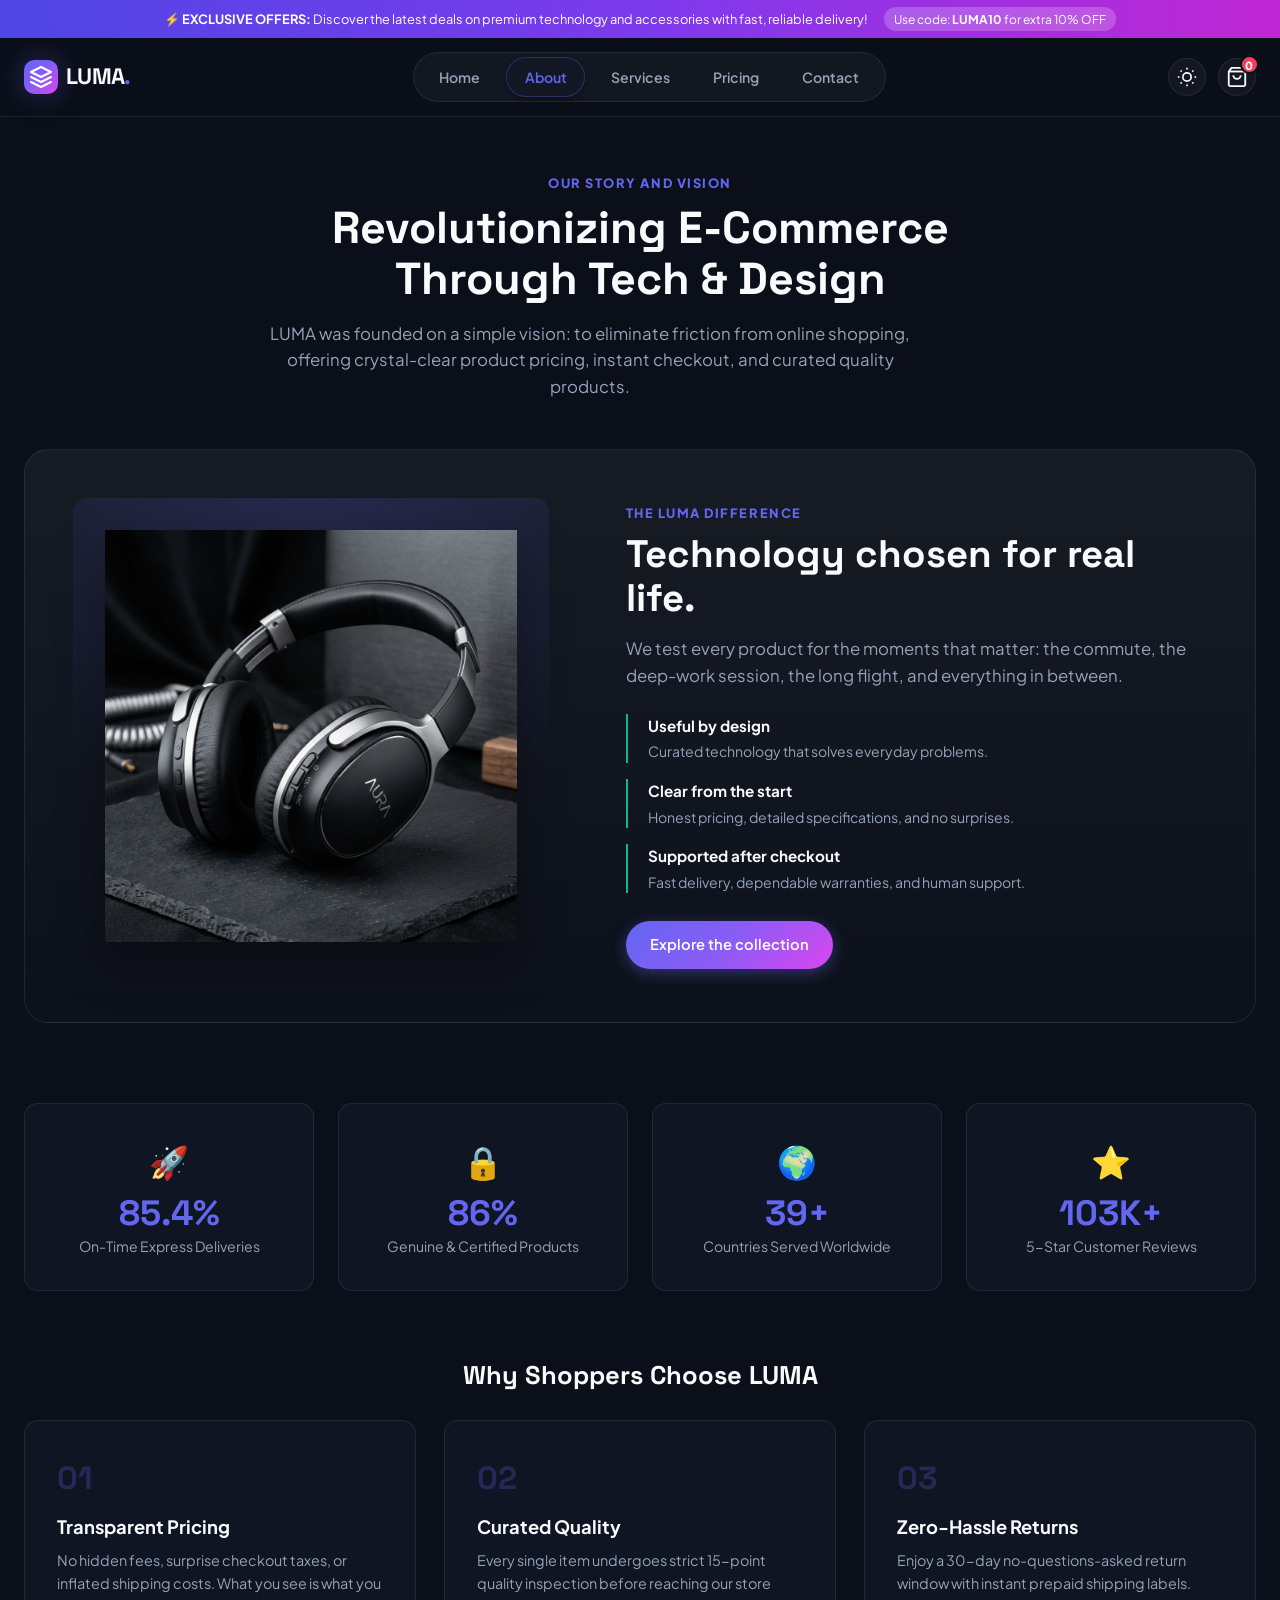
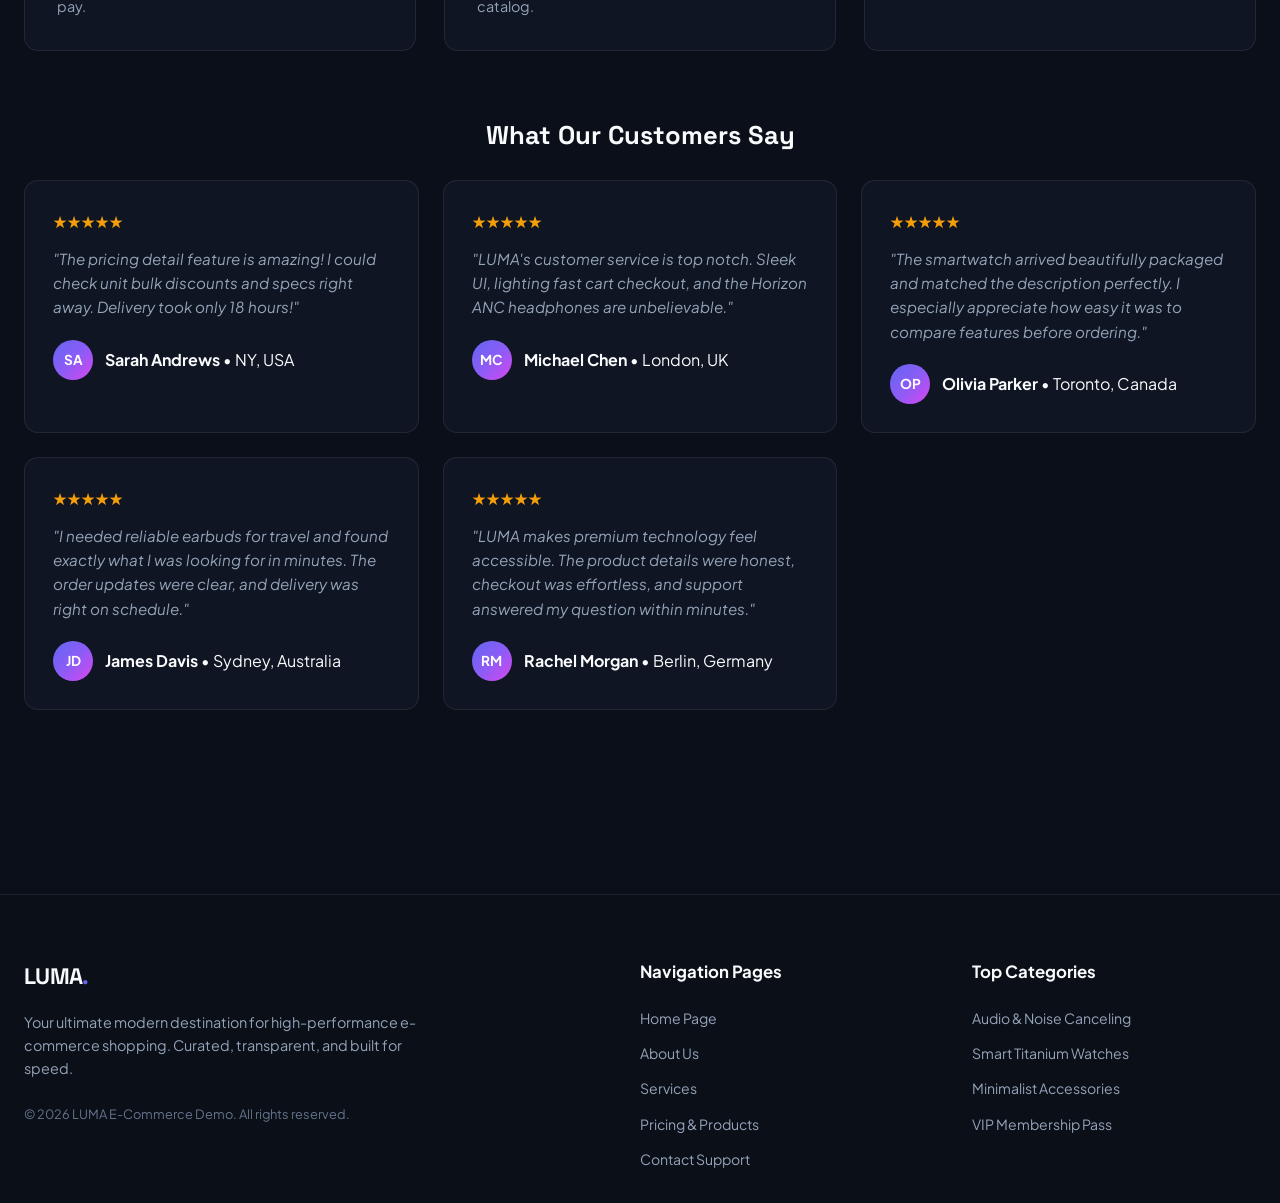
==== commit 32b9f1b8: "about code update Ashiq" ====
--- a/about.html
+++ b/about.html
@@ -14,8 +14,8 @@
 <body class="dark-theme">
   <!-- Top Announcement Bar -->
   <div class="top-announcement">
-    <div class="announcement-content">
-      <span>⚡ <strong>FLASH SALE:</strong> Get up to 40% off on all Premium Tech & Accessories + Free Express Shipping!</span>
+    <div class="announcement-content">  
+      <span>⚡ <strong>EXCLUSIVE OFFERS:</strong> Discover the latest deals on premium technology and accessories with fast, reliable delivery!</span>
       <span class="promo-code-badge">Use code: <strong>LUMA10</strong> for extra 10% OFF</span>
     </div>
   </div>
--- a/styles.css
+++ b/styles.css
@@ -1116,134 +1116,631 @@
    5. CONTACT SECTION STYLES
    ========================================================================== */
 
+/* =========================================
+   PREMIUM CONTACT PAGE
+   Luxury Black + Champagne Gold Theme
+   ========================================= */
+
 .contact-header {
   text-align: center;
-  max-width: 700px;
-  margin: 0 auto 3.5rem;
-}
+  max-width: 780px;
+  margin: 0 auto 4.5rem;
+}
+
+.contact-header .section-subtitle {
+  display: inline-block;
+  color: #d4af37;
+  font-size: 0.75rem;
+  font-weight: 800;
+  letter-spacing: 0.22em;
+  margin-bottom: 0.9rem;
+  text-transform: uppercase;
+}
+
+.contact-header .section-title {
+  color: #f8f5ed;
+  font-size: clamp(2.2rem, 4vw, 3.4rem);
+  font-weight: 800;
+  line-height: 1.1;
+  margin-bottom: 1.2rem;
+  letter-spacing: -0.03em;
+}
+
+.contact-header .section-lead {
+  color: #a9a49a;
+  max-width: 680px;
+  margin: 0 auto;
+  line-height: 1.8;
+  font-size: 0.95rem;
+}
+
+
+/* =========================================
+   CONTACT LAYOUT
+   ========================================= */
 
 .contact-layout {
   display: grid;
-  grid-template-columns: 1.2fr 1fr;
-  gap: 2.5rem;
-}
+  grid-template-columns: 1.15fr 0.85fr;
+  gap: 3rem;
+  align-items: start;
+}
+
+
+/* =========================================
+   PREMIUM CONTACT FORM
+   ========================================= */
 
 .contact-form-card {
-  background: var(--bg-card);
-  border: 1px solid var(--border-glass);
-  border-radius: var(--radius-lg);
-  padding: 2.5rem;
+  position: relative;
+
+  background: linear-gradient(
+    145deg,
+    #171717 0%,
+    #101010 100%
+  );
+
+  border: 1px solid rgba(212, 175, 55, 0.22);
+  border-radius: 22px;
+
+  padding: 2.75rem;
+
+  box-shadow:
+    0 25px 70px rgba(0, 0, 0, 0.45),
+    inset 0 1px 0 rgba(255, 255, 255, 0.04);
+
+  overflow: hidden;
+
+  transition:
+    transform 0.35s ease,
+    border-color 0.35s ease,
+    box-shadow 0.35s ease;
+}
+
+
+/* Gold glow */
+
+.contact-form-card::before {
+  content: "";
+
+  position: absolute;
+
+  top: -100px;
+  right: -100px;
+
+  width: 220px;
+  height: 220px;
+
+  background: rgba(212, 175, 55, 0.08);
+
+  border-radius: 50%;
+
+  filter: blur(50px);
+
+  pointer-events: none;
+}
+
+.contact-form-card:hover {
+  transform: translateY(-6px);
+
+  border-color: rgba(212, 175, 55, 0.5);
+
+  box-shadow:
+    0 30px 80px rgba(0, 0, 0, 0.55),
+    0 0 35px rgba(212, 175, 55, 0.08);
 }
 
 .contact-form-card h3 {
-  font-size: 1.4rem;
-  margin-bottom: 1.5rem;
-}
+  position: relative;
+
+  color: #f8f5ed;
+
+  font-size: 1.55rem;
+  font-weight: 750;
+
+  margin-bottom: 1.8rem;
+}
+
+
+/* =========================================
+   FORM
+   ========================================= */
 
 .form-row {
   display: grid;
   grid-template-columns: 1fr 1fr;
-  gap: 1rem;
+  gap: 1.2rem;
 }
 
 .form-group {
-  margin-bottom: 1.25rem;
+  margin-bottom: 1.4rem;
 }
 
 .form-group label {
   display: block;
-  font-size: 0.85rem;
+
+  color: #c8c3b8;
+
+  font-size: 0.8rem;
+  font-weight: 700;
+
+  margin-bottom: 0.55rem;
+
+  letter-spacing: 0.02em;
+}
+
+.form-group input,
+.form-group select,
+.form-group textarea {
+
+  width: 100%;
+
+  background: #0d0d0d;
+
+  border: 1px solid #2d2b27;
+
+  border-radius: 10px;
+
+  padding: 0.95rem 1rem;
+
+  color: #f8f5ed;
+
+  font-family: inherit;
+  font-size: 0.9rem;
+
+  transition:
+    border-color 0.3s ease,
+    background 0.3s ease,
+    box-shadow 0.3s ease;
+}
+
+.form-group input::placeholder,
+.form-group textarea::placeholder {
+  color: #66635d;
+}
+
+.form-group textarea {
+  min-height: 145px;
+  resize: vertical;
+}
+
+
+/* =========================================
+   INPUT FOCUS
+   ========================================= */
+
+.form-group input:focus,
+.form-group select:focus,
+.form-group textarea:focus {
+
+  outline: none;
+
+  background: #121212;
+
+  border-color: #d4af37;
+
+  box-shadow:
+    0 0 0 3px rgba(212, 175, 55, 0.1),
+    0 0 20px rgba(212, 175, 55, 0.06);
+}
+
+
+/* =========================================
+   PREMIUM BUTTON
+   ========================================= */
+
+.contact-form-card .btn-primary {
+
+  width: 100%;
+  min-height: 52px;
+
+  background: linear-gradient(
+    135deg,
+    #e6c65c 0%,
+    #d4af37 50%,
+    #b8941f 100%
+  );
+
+  color: #15130d;
+
+  border: none;
+  border-radius: 10px;
+
+  font-size: 0.9rem;
+  font-weight: 800;
+
+  letter-spacing: 0.03em;
+
+  cursor: pointer;
+
+  box-shadow:
+    0 10px 25px rgba(212, 175, 55, 0.15);
+
+  transition:
+    transform 0.3s ease,
+    box-shadow 0.3s ease,
+    filter 0.3s ease;
+}
+
+.contact-form-card .btn-primary:hover {
+
+  transform: translateY(-3px);
+
+  filter: brightness(1.08);
+
+  box-shadow:
+    0 15px 35px rgba(212, 175, 55, 0.28);
+}
+
+
+/* =========================================
+   FORM STATUS
+   ========================================= */
+
+.form-status {
+
+  margin-top: 1rem;
+
+  min-height: 20px;
+
+  color: #d4af37;
+
+  font-size: 0.88rem;
+
   font-weight: 600;
-  margin-bottom: 0.4rem;
-  color: var(--text-secondary);
-}
-
-.form-group input, .form-group select, .form-group textarea {
+
+  text-align: center;
+}
+
+
+/* =========================================
+   CONTACT INFORMATION CARD
+   ========================================= */
+
+.info-card {
+
+  background: linear-gradient(
+    145deg,
+    #171717,
+    #101010
+  );
+
+  border: 1px solid rgba(212, 175, 55, 0.2);
+
+  border-radius: 18px;
+
+  padding: 2rem;
+
+  margin-bottom: 2rem;
+
+  display: flex;
+  flex-direction: column;
+
+  gap: 1.5rem;
+
+  box-shadow:
+    0 20px 50px rgba(0, 0, 0, 0.35);
+
+  transition:
+    transform 0.3s ease,
+    border-color 0.3s ease;
+}
+
+.info-card:hover {
+
+  transform: translateY(-5px);
+
+  border-color: rgba(212, 175, 55, 0.45);
+}
+
+
+/* =========================================
+   CONTACT INFORMATION ITEM
+   ========================================= */
+
+.info-item {
+
+  display: flex;
+
+  align-items: flex-start;
+
+  gap: 1rem;
+
+  padding: 0.5rem 0;
+}
+
+.info-icon {
+
+  width: 48px;
+  height: 48px;
+
+  flex-shrink: 0;
+
+  display: flex;
+
+  align-items: center;
+  justify-content: center;
+
+  background: rgba(212, 175, 55, 0.08);
+
+  border: 1px solid rgba(212, 175, 55, 0.25);
+
+  border-radius: 12px;
+
+  font-size: 1.2rem;
+
+  transition: all 0.3s ease;
+}
+
+.info-item:hover .info-icon {
+
+  background: #d4af37;
+
+  border-color: #d4af37;
+
+  transform: scale(1.08);
+
+  box-shadow:
+    0 8px 20px rgba(212, 175, 55, 0.2);
+}
+
+.info-item strong {
+
+  display: block;
+
+  color: #f3eee3;
+
+  font-size: 0.95rem;
+
+  font-weight: 700;
+
+  margin-bottom: 0.35rem;
+}
+
+.info-item p {
+
+  margin: 0;
+
+  color: #969189;
+
+  font-size: 0.87rem;
+
+  line-height: 1.7;
+}
+
+
+/* =========================================
+   FAQ SECTION
+   ========================================= */
+
+.faq-accordion-block h4 {
+
+  color: #f3eee3;
+
+  font-size: 1.2rem;
+
+  font-weight: 750;
+
+  margin-bottom: 1.2rem;
+}
+
+
+/* =========================================
+   FAQ ITEM
+   ========================================= */
+
+.accordion-item {
+
+  background: #151515;
+
+  border: 1px solid #292824;
+
+  border-radius: 12px;
+
+  margin-bottom: 0.8rem;
+
+  overflow: hidden;
+
+  transition:
+    border-color 0.3s ease,
+    transform 0.3s ease,
+    box-shadow 0.3s ease;
+}
+
+.accordion-item:hover {
+
+  border-color: rgba(212, 175, 55, 0.4);
+
+  transform: translateY(-2px);
+
+  box-shadow:
+    0 10px 30px rgba(0, 0, 0, 0.25);
+}
+
+.accordion-item.active {
+
+  border-color: rgba(212, 175, 55, 0.55);
+
+  box-shadow:
+    0 10px 30px rgba(212, 175, 55, 0.06);
+}
+
+
+/* =========================================
+   FAQ HEADER
+   ========================================= */
+
+.accordion-header {
+
   width: 100%;
-  background: var(--bg-glass);
-  border: 1px solid var(--border-glass);
-  padding: 0.75rem 1rem;
-  border-radius: var(--radius-sm);
-  color: var(--text-main);
-  transition: border-color var(--transition-fast);
-}
-
-.form-group input:focus, .form-group select:focus, .form-group textarea:focus {
-  outline: none;
-  border-color: var(--accent-indigo);
-}
-
-.form-status {
-  margin-top: 1rem;
+
+  padding: 1.15rem 1.25rem;
+
+  display: flex;
+
+  align-items: center;
+  justify-content: space-between;
+
+  gap: 1rem;
+
+  background: transparent;
+
+  border: none;
+
+  color: #e9e4d9;
+
+  font-family: inherit;
+
   font-size: 0.9rem;
-  font-weight: 600;
-}
-
-.info-card {
-  background: var(--bg-card);
-  border: 1px solid var(--border-glass);
-  border-radius: var(--radius-md);
-  padding: 1.75rem;
-  margin-bottom: 2rem;
-  display: flex;
-  flex-direction: column;
-  gap: 1.25rem;
-}
-
-.info-item {
-  display: flex;
-  align-items: flex-start;
-  gap: 1rem;
-}
-
-.info-icon {
-  font-size: 1.5rem;
-}
-
-.info-item p {
-  color: var(--text-secondary);
-  font-size: 0.88rem;
-}
-
-/* Accordion FAQ */
-.faq-accordion-block h4 {
-  font-size: 1.15rem;
-  margin-bottom: 1rem;
-}
-
-.accordion-item {
-  background: var(--bg-card);
-  border: 1px solid var(--border-glass);
-  border-radius: var(--radius-sm);
-  margin-bottom: 0.75rem;
-  overflow: hidden;
-}
-
-.accordion-header {
-  width: 100%;
-  padding: 1rem 1.25rem;
-  display: flex;
-  align-items: center;
-  justify-content: space-between;
-  font-weight: 600;
-  font-size: 0.92rem;
-  color: var(--text-main);
+
+  font-weight: 650;
+
   text-align: left;
-}
+
+  cursor: pointer;
+
+  transition:
+    color 0.25s ease,
+    background 0.25s ease;
+}
+
+.accordion-header:hover {
+
+  background: rgba(212, 175, 55, 0.04);
+
+  color: #d4af37;
+}
+
+
+/* =========================================
+   FAQ ICON
+   ========================================= */
+
+.acc-icon {
+
+  width: 28px;
+  height: 28px;
+
+  flex-shrink: 0;
+
+  display: flex;
+
+  align-items: center;
+  justify-content: center;
+
+  background: rgba(212, 175, 55, 0.08);
+
+  border: 1px solid rgba(212, 175, 55, 0.25);
+
+  border-radius: 50%;
+
+  color: #d4af37;
+
+  font-size: 1.1rem;
+
+  transition:
+    transform 0.3s ease,
+    background 0.3s ease,
+    color 0.3s ease;
+}
+
+.accordion-item.active .acc-icon {
+
+  background: #d4af37;
+
+  color: #15130d;
+
+  border-color: #d4af37;
+
+  transform: rotate(45deg);
+}
+
+
+/* =========================================
+   FAQ CONTENT
+   ========================================= */
 
 .accordion-content {
+
   display: none;
-  padding: 0 1.25rem 1rem;
-  color: var(--text-secondary);
-  font-size: 0.88rem;
+
+  padding: 0 1.25rem 1.25rem;
+
+  color: #969189;
+
+  font-size: 0.87rem;
+
+  line-height: 1.75;
 }
 
 .accordion-item.active .accordion-content {
   display: block;
 }
 
-.accordion-item.active .acc-icon {
-  transform: rotate(45deg);
+.accordion-content p {
+  margin: 0;
+}
+
+
+/* =========================================
+   PREMIUM RESPONSIVE DESIGN
+   ========================================= */
+
+@media (max-width: 900px) {
+
+  .contact-layout {
+    grid-template-columns: 1fr;
+    gap: 2rem;
+  }
+
+  .contact-form-card {
+    padding: 2.25rem;
+  }
+}
+
+
+@media (max-width: 600px) {
+
+  .contact-header {
+    margin-bottom: 2.8rem;
+  }
+
+  .contact-header .section-title {
+    font-size: 2.1rem;
+  }
+
+  .contact-header .section-lead {
+    font-size: 0.88rem;
+  }
+
+  .contact-form-card {
+    padding: 1.5rem;
+    border-radius: 16px;
+  }
+
+  .form-row {
+    grid-template-columns: 1fr;
+    gap: 0;
+  }
+
+  .info-card {
+    padding: 1.4rem;
+  }
+
+  .info-icon {
+    width: 42px;
+    height: 42px;
+  }
+
+  .accordion-header {
+    padding: 1rem;
+    font-size: 0.86rem;
+  }
+
+  .accordion-content {
+    padding: 0 1rem 1rem;
+    font-size: 0.84rem;
+  }
 }
 
 /* ==========================================================================
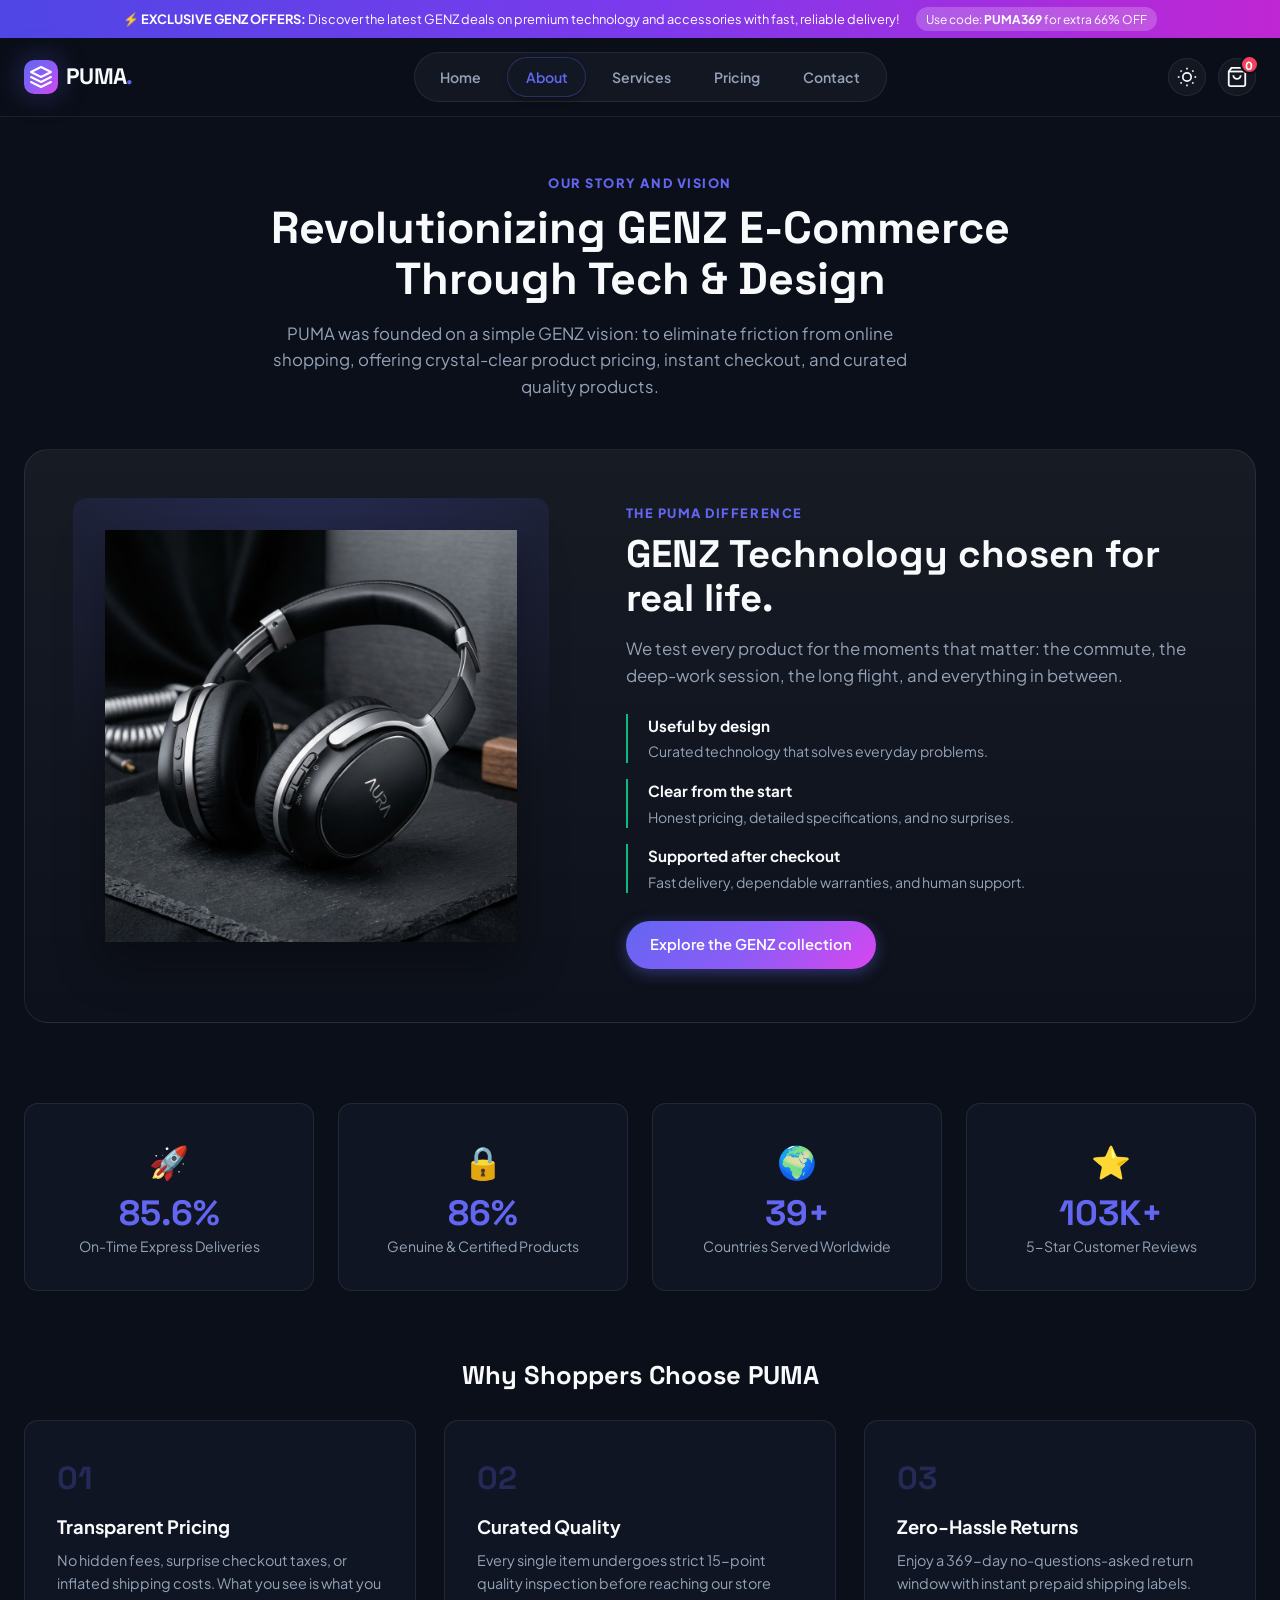
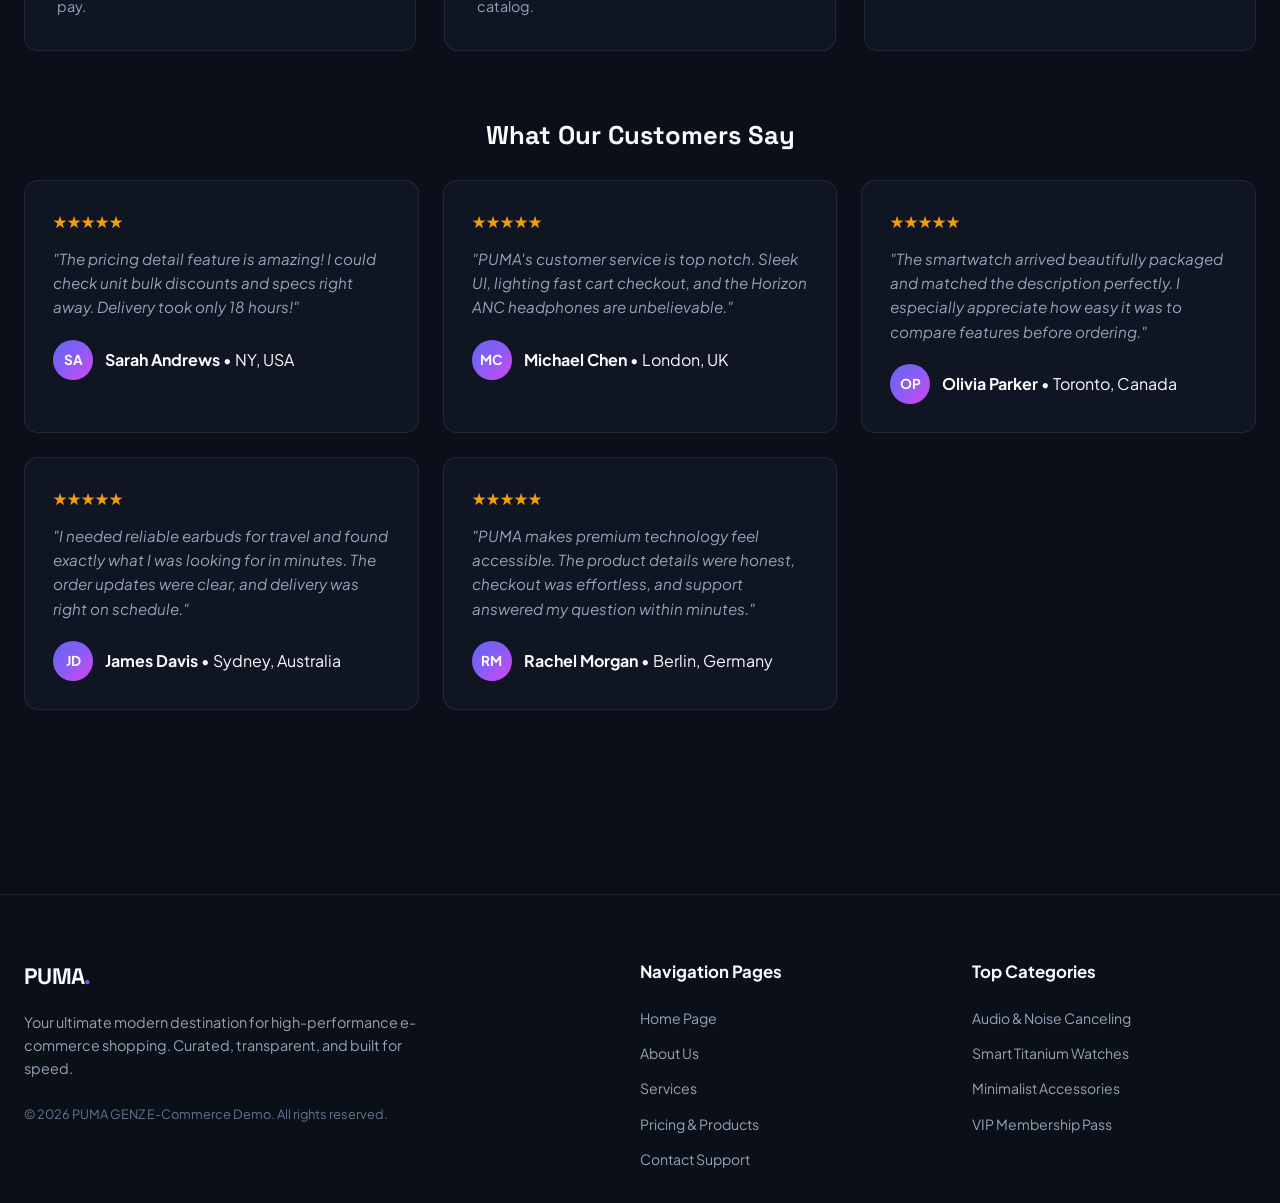
==== commit 4e9c73cf: "Recent Update" ====
--- a/about.html
+++ b/about.html
@@ -4,7 +4,7 @@
   <meta charset="UTF-8">
   <meta name="viewport" content="width=device-width, initial-scale=1.0">
   <meta name="description" content="LUMA — About Us & Our Mission">
-  <title>LUMA — About Us | Next-Gen E-Commerce Experience</title>
+  <title>PUMA — About Us | GENZ E-Commerce Experience</title>
   <link rel="preconnect" href="https://fonts.googleapis.com">
   <link rel="preconnect" href="https://fonts.gstatic.com" crossorigin>
   <link href="https://fonts.googleapis.com/css2?family=Plus+Jakarta+Sans:wght@300;400;500;600;700;800&family=Space+Grotesk:wght@500;700&display=swap" rel="stylesheet">
@@ -15,8 +15,8 @@
   <!-- Top Announcement Bar -->
   <div class="top-announcement">
     <div class="announcement-content">  
-      <span>⚡ <strong>EXCLUSIVE OFFERS:</strong> Discover the latest deals on premium technology and accessories with fast, reliable delivery!</span>
-      <span class="promo-code-badge">Use code: <strong>LUMA10</strong> for extra 10% OFF</span>
+      <span>⚡ <strong>EXCLUSIVE GENZ OFFERS:</strong> Discover the latest GENZ deals on premium technology and accessories with fast, reliable delivery!</span>
+      <span class="promo-code-badge">Use code: <strong>PUMA369</strong> for extra 66% OFF</span>
     </div>
   </div>
 
@@ -31,7 +31,7 @@
             <path d="M2 12L12 17L22 12" stroke="currentColor" stroke-width="2" stroke-linecap="round" stroke-linejoin="round"/>
           </svg>
         </div>
-        <span class="logo-text">LUMA<span class="logo-dot">.</span></span>
+        <span class="logo-text">PUMA<span class="logo-dot">.</span></span>
       </a>
 
       <nav class="main-nav" id="main-nav" aria-label="Main Navigation">
@@ -65,25 +65,25 @@
       <div class="section-container">
         <div class="about-hero">
           <span class="section-subtitle">OUR STORY AND VISION</span>
-          <h2 class="section-title">Revolutionizing E-Commerce <br>Through Tech & Design</h2>
-          <p class="section-lead">LUMA was founded on a simple vision: to eliminate friction from online shopping, offering crystal-clear product pricing, instant checkout, and curated quality products.</p>
-        </div>
-
-        <!-- Why LUMA -->
+          <h2 class="section-title">Revolutionizing GENZ E-Commerce <br>Through Tech & Design</h2>
+          <p class="section-lead">PUMA was founded on a simple GENZ vision: to eliminate friction from online shopping, offering crystal-clear product pricing, instant checkout, and curated quality products.</p>
+        </div>
+
+        <!-- Why PUMA -->
         <div class="why-luma-section">
           <div class="why-luma-image-wrap">
             <img src="./images/headphones.png" alt="LUMA Horizon noise-cancelling headphones">
           </div>
           <div class="why-luma-content">
-            <span class="section-subtitle">THE LUMA DIFFERENCE</span>
-            <h3 class="section-title">Technology chosen for real life.</h3>
+            <span class="section-subtitle">THE PUMA DIFFERENCE</span>
+            <h3 class="section-title">GENZ Technology chosen for real life.</h3>
             <p class="section-lead">We test every product for the moments that matter: the commute, the deep-work session, the long flight, and everything in between.</p>
             <ul class="why-luma-list">
               <li><strong>Useful by design</strong><span>Curated technology that solves everyday problems.</span></li>
               <li><strong>Clear from the start</strong><span>Honest pricing, detailed specifications, and no surprises.</span></li>
               <li><strong>Supported after checkout</strong><span>Fast delivery, dependable warranties, and human support.</span></li>
             </ul>
-            <a class="btn btn-primary" href="pricing.html">Explore the collection</a>
+            <a class="btn btn-primary" href="pricing.html">Explore the GENZ collection</a>
           </div>
         </div>
 
@@ -113,7 +113,7 @@
 
         <!-- Core Values -->
         <div class="about-values">
-          <h3 class="subsection-title">Why Shoppers Choose LUMA</h3>
+          <h3 class="subsection-title">Why Shoppers Choose PUMA</h3>
           <div class="values-grid">
             <div class="value-card">
               <div class="value-badge">01</div>
@@ -128,7 +128,7 @@
             <div class="value-card">
               <div class="value-badge">03</div>
               <h4>Zero-Hassle Returns</h4>
-              <p>Enjoy a 30-day no-questions-asked return window with instant prepaid shipping labels.</p>
+              <p>Enjoy a 369-day no-questions-asked return window with instant prepaid shipping labels.</p>
             </div>
           </div>
         </div>
@@ -151,7 +151,7 @@
 
             <div class="testimonial-card">
               <div class="rating-stars">★★★★★</div>
-              <p class="testimonial-text">"LUMA's customer service is top notch. Sleek UI, lighting fast cart checkout, and the Horizon ANC headphones are unbelievable."</p>
+              <p class="testimonial-text">"PUMA's customer service is top notch. Sleek UI, lighting fast cart checkout, and the Horizon ANC headphones are unbelievable."</p>
               <div class="testimonial-author">
                 <div class="author-avatar">MC</div>
                 <div>
@@ -187,7 +187,7 @@
 
             <div class="testimonial-card">
               <div class="rating-stars">★★★★★</div>
-              <p class="testimonial-text">"LUMA makes premium technology feel accessible. The product details were honest, checkout was effortless, and support answered my question within minutes."</p>
+              <p class="testimonial-text">"PUMA makes premium technology feel accessible. The product details were honest, checkout was effortless, and support answered my question within minutes."</p>
               <div class="testimonial-author">
                 <div class="author-avatar">RM</div>
                 <div>
@@ -208,10 +208,10 @@
     <div class="footer-container">
       <div class="footer-col brand-col">
         <a href="index.html" class="brand-logo">
-          <span class="logo-text">LUMA<span class="logo-dot">.</span></span>
+          <span class="logo-text">PUMA<span class="logo-dot">.</span></span>
         </a>
         <p class="footer-desc">Your ultimate modern destination for high-performance e-commerce shopping. Curated, transparent, and built for speed.</p>
-        <p class="copyright">&copy; 2026 LUMA E-Commerce Demo. All rights reserved.</p>
+        <p class="copyright">&copy; 2026 PUMA GENZ E-Commerce Demo. All rights reserved.</p>
       </div>
 
       <div class="footer-col">
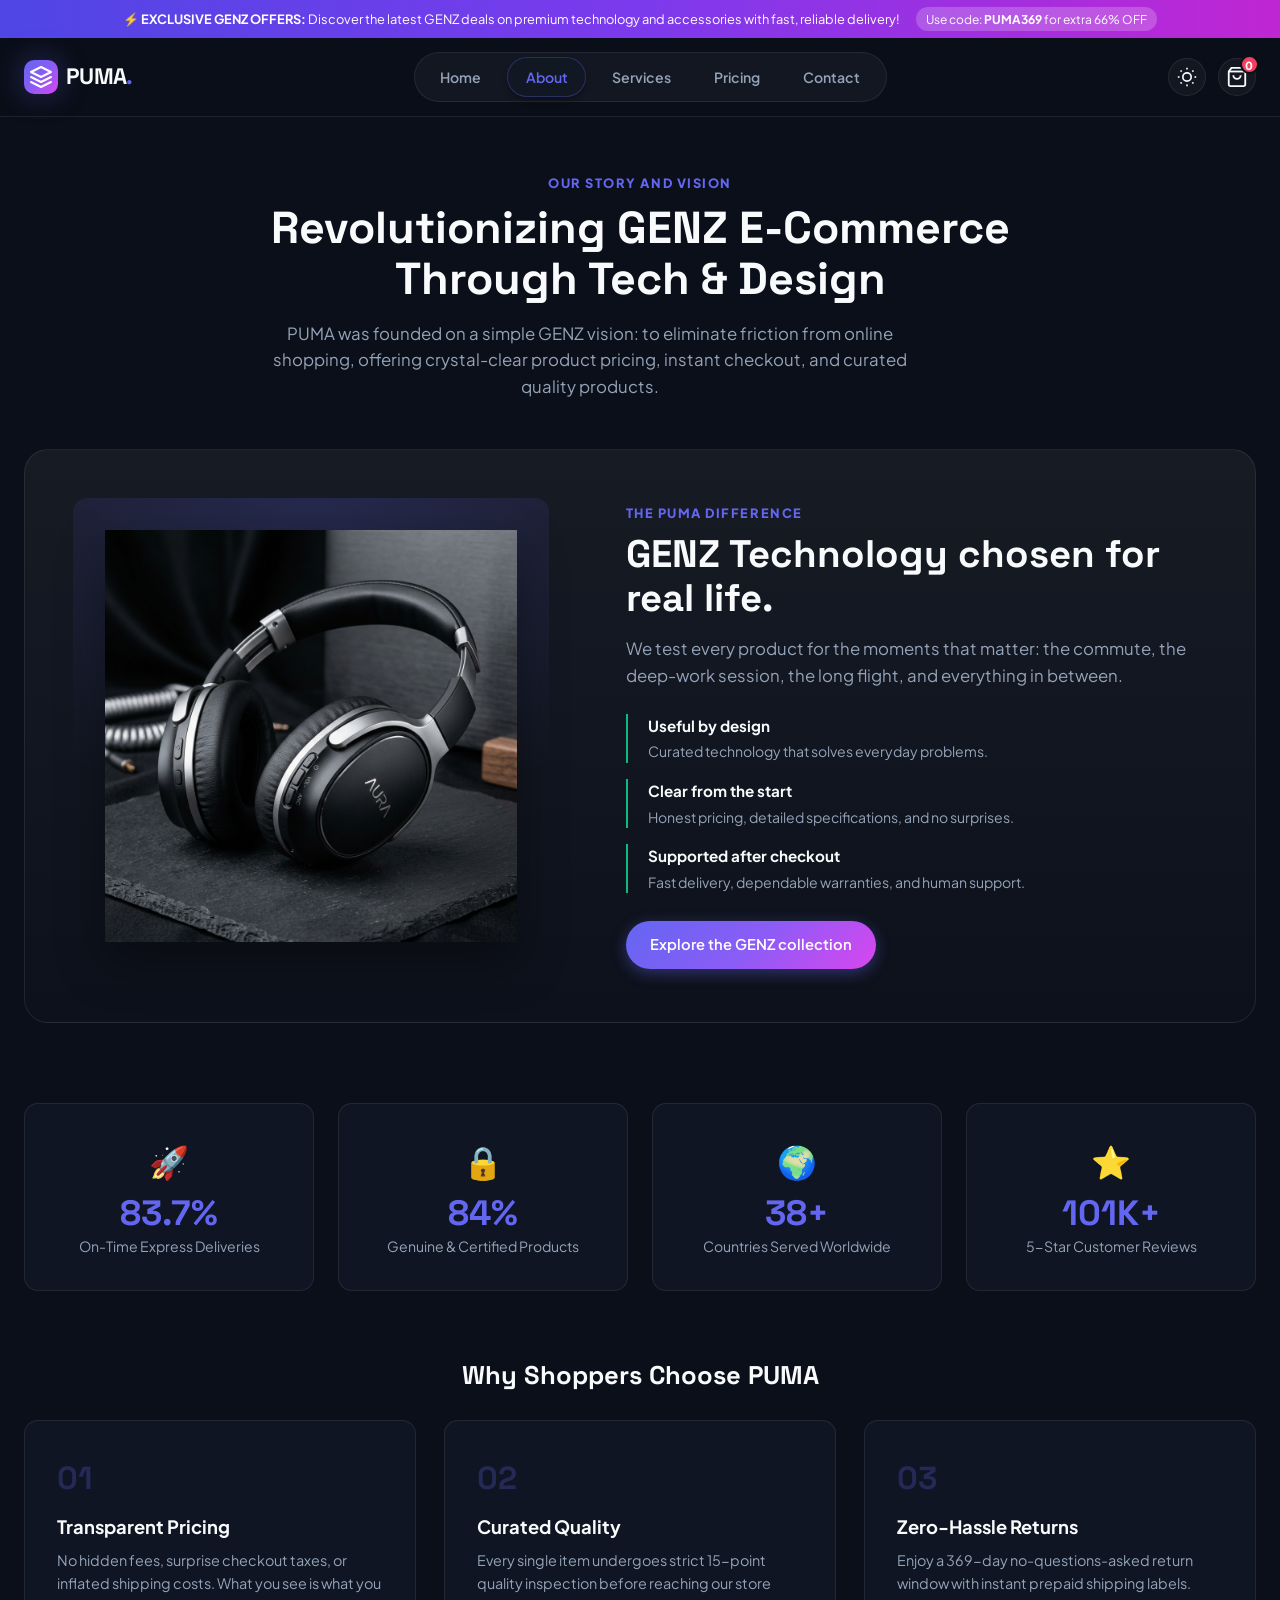
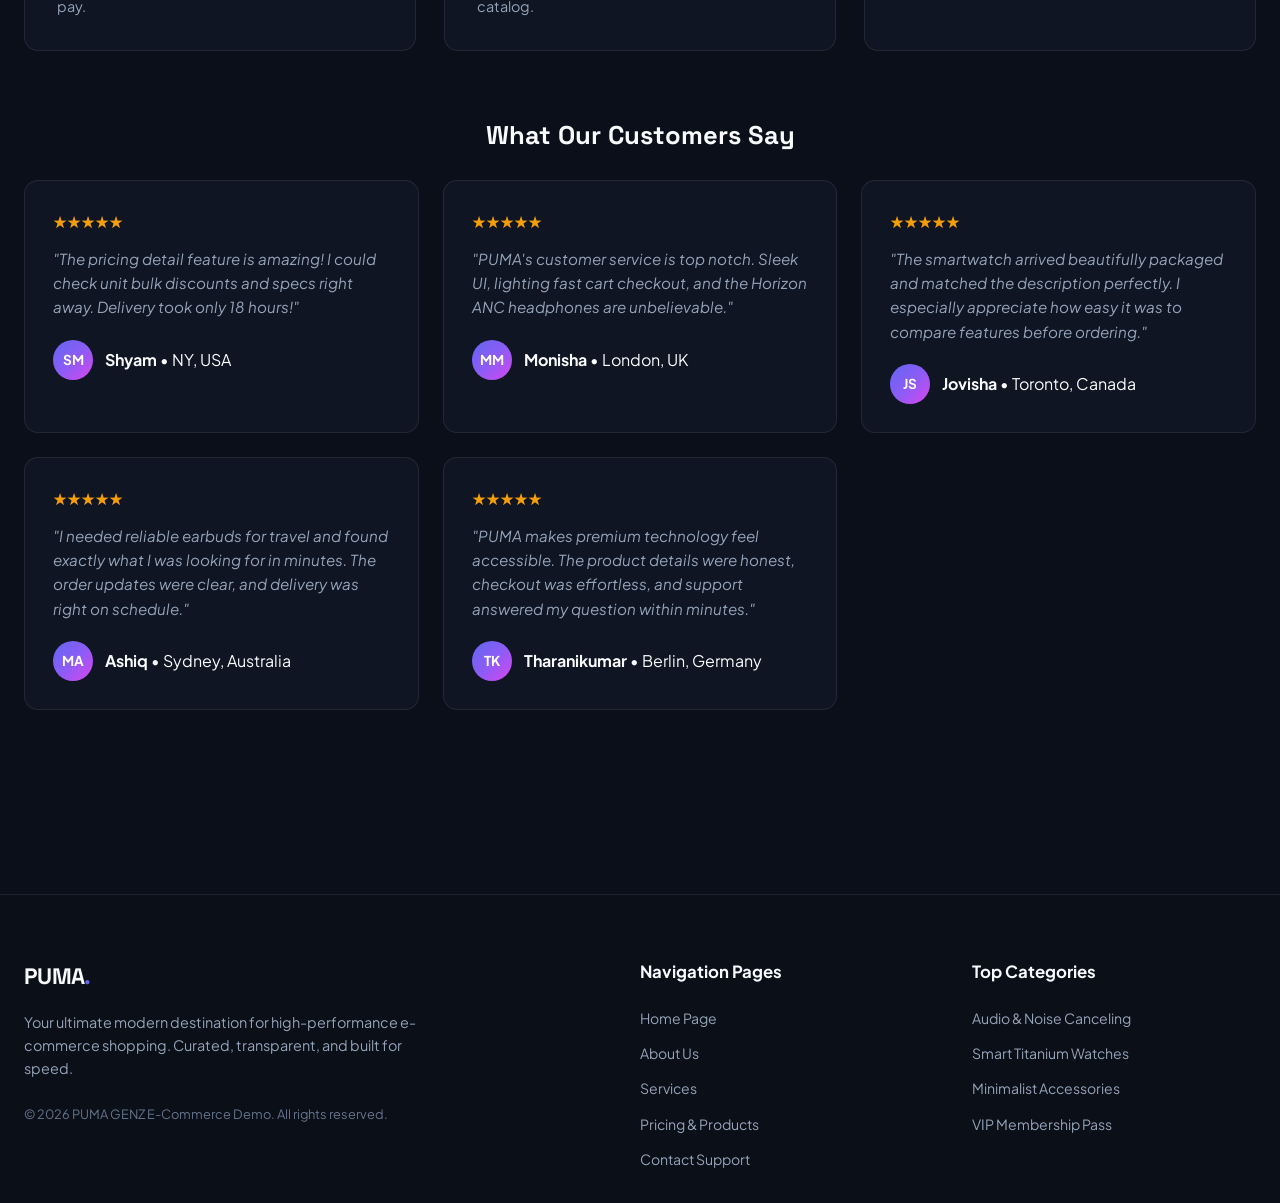
==== commit 3e914a41: "Recent Update" ====
--- a/about.html
+++ b/about.html
@@ -141,9 +141,9 @@
               <div class="rating-stars">★★★★★</div>
               <p class="testimonial-text">"The pricing detail feature is amazing! I could check unit bulk discounts and specs right away. Delivery took only 18 hours!"</p>
               <div class="testimonial-author">
-                <div class="author-avatar">SA</div>
-                <div>
-                  <strong>Sarah Andrews</strong>
+                <div class="author-avatar">SM</div>
+                <div>
+                  <strong>Shyam</strong>
                   <span> • NY, USA</span>
                 </div>
               </div>
@@ -153,9 +153,9 @@
               <div class="rating-stars">★★★★★</div>
               <p class="testimonial-text">"PUMA's customer service is top notch. Sleek UI, lighting fast cart checkout, and the Horizon ANC headphones are unbelievable."</p>
               <div class="testimonial-author">
-                <div class="author-avatar">MC</div>
-                <div>
-                  <strong>Michael Chen</strong>
+                <div class="author-avatar">MM</div>
+                <div>
+                  <strong>Monisha</strong>
                   <span> • London, UK</span>
                 </div>
               </div>
@@ -165,9 +165,9 @@
               <div class="rating-stars">★★★★★</div>
               <p class="testimonial-text">"The smartwatch arrived beautifully packaged and matched the description perfectly. I especially appreciate how easy it was to compare features before ordering."</p>
               <div class="testimonial-author">
-                <div class="author-avatar">OP</div>
-                <div>
-                  <strong>Olivia Parker</strong>
+                <div class="author-avatar">JS</div>
+                <div>
+                  <strong>Jovisha</strong>
                   <span> • Toronto, Canada</span>
                 </div>
               </div>
@@ -177,9 +177,9 @@
               <div class="rating-stars">★★★★★</div>
               <p class="testimonial-text">"I needed reliable earbuds for travel and found exactly what I was looking for in minutes. The order updates were clear, and delivery was right on schedule."</p>
               <div class="testimonial-author">
-                <div class="author-avatar">JD</div>
-                <div>
-                  <strong>James Davis</strong>
+                <div class="author-avatar">MA</div>
+                <div>
+                  <strong>Ashiq</strong>
                   <span> • Sydney, Australia</span>
                 </div>
               </div>
@@ -189,9 +189,9 @@
               <div class="rating-stars">★★★★★</div>
               <p class="testimonial-text">"PUMA makes premium technology feel accessible. The product details were honest, checkout was effortless, and support answered my question within minutes."</p>
               <div class="testimonial-author">
-                <div class="author-avatar">RM</div>
-                <div>
-                  <strong>Rachel Morgan</strong>
+                <div class="author-avatar">TK</div>
+                <div>
+                  <strong>Tharanikumar</strong>
                   <span> • Berlin, Germany</span>
                 </div>
               </div>
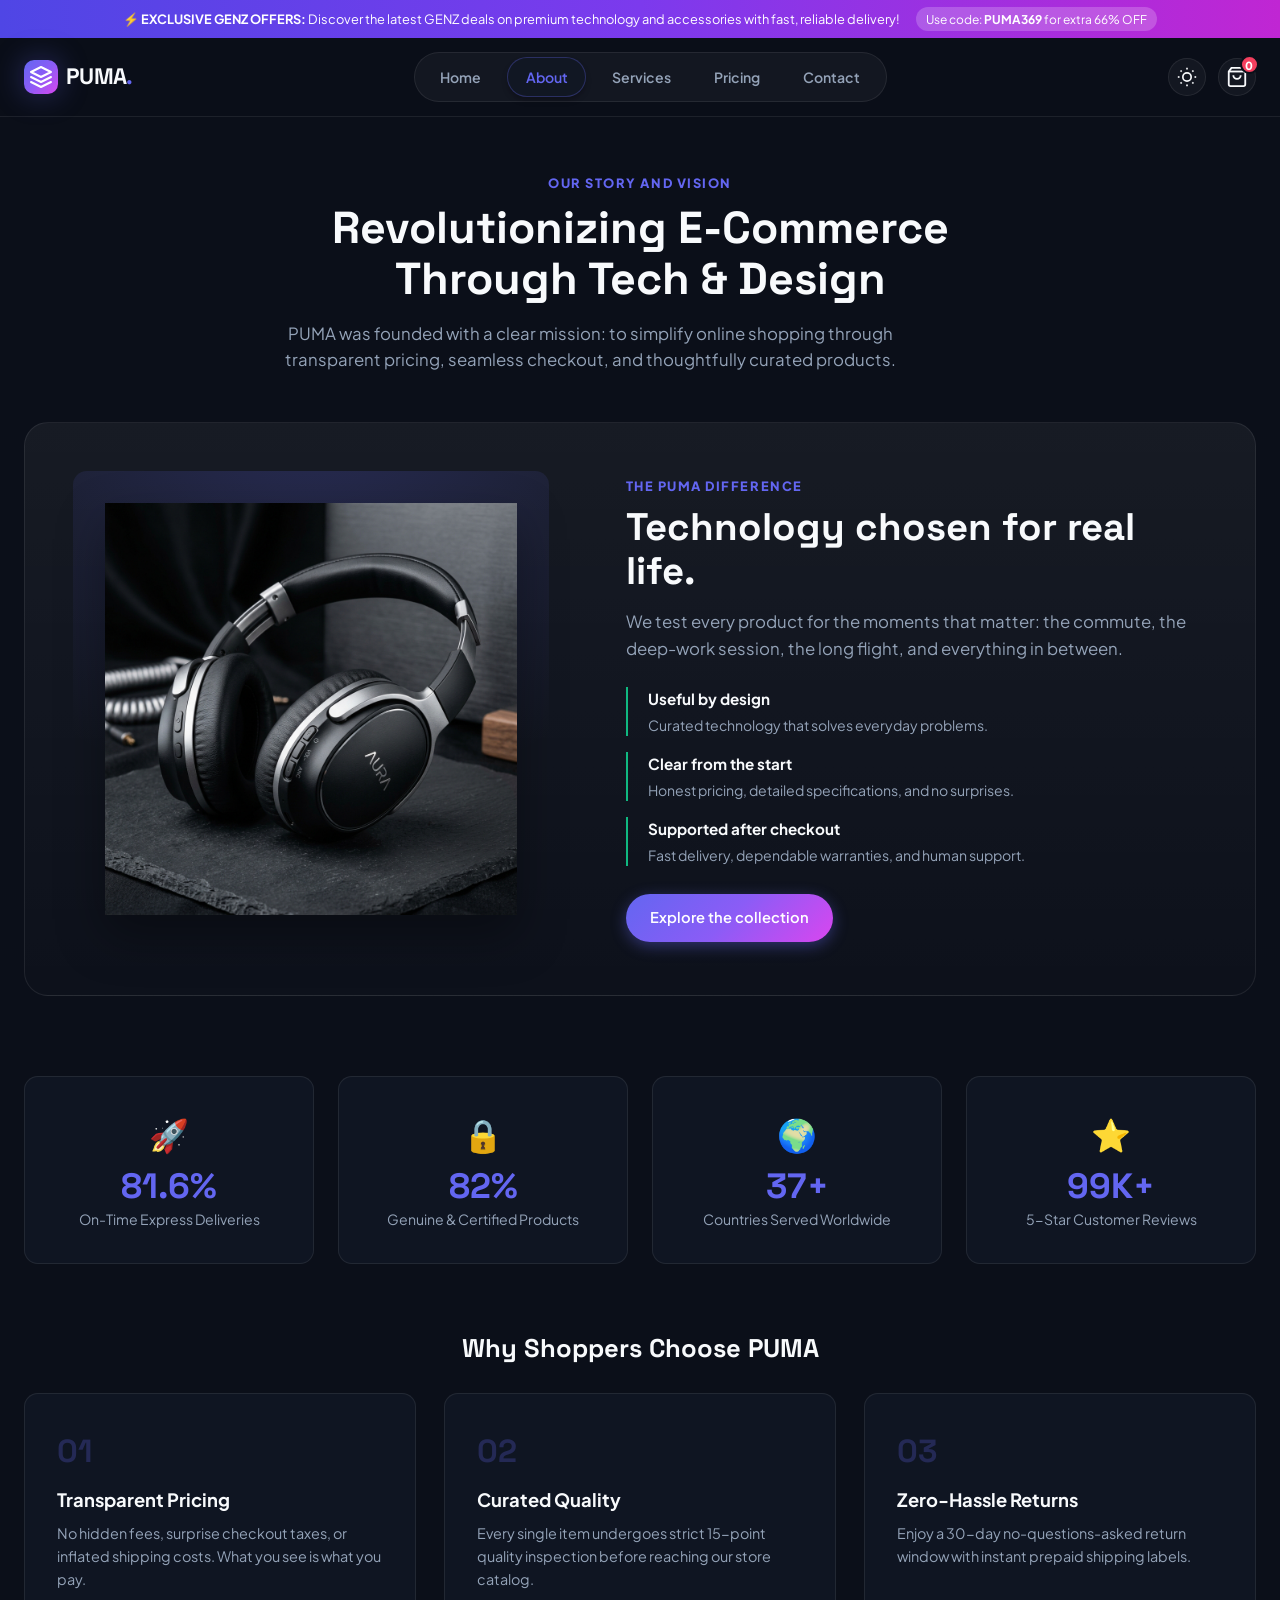
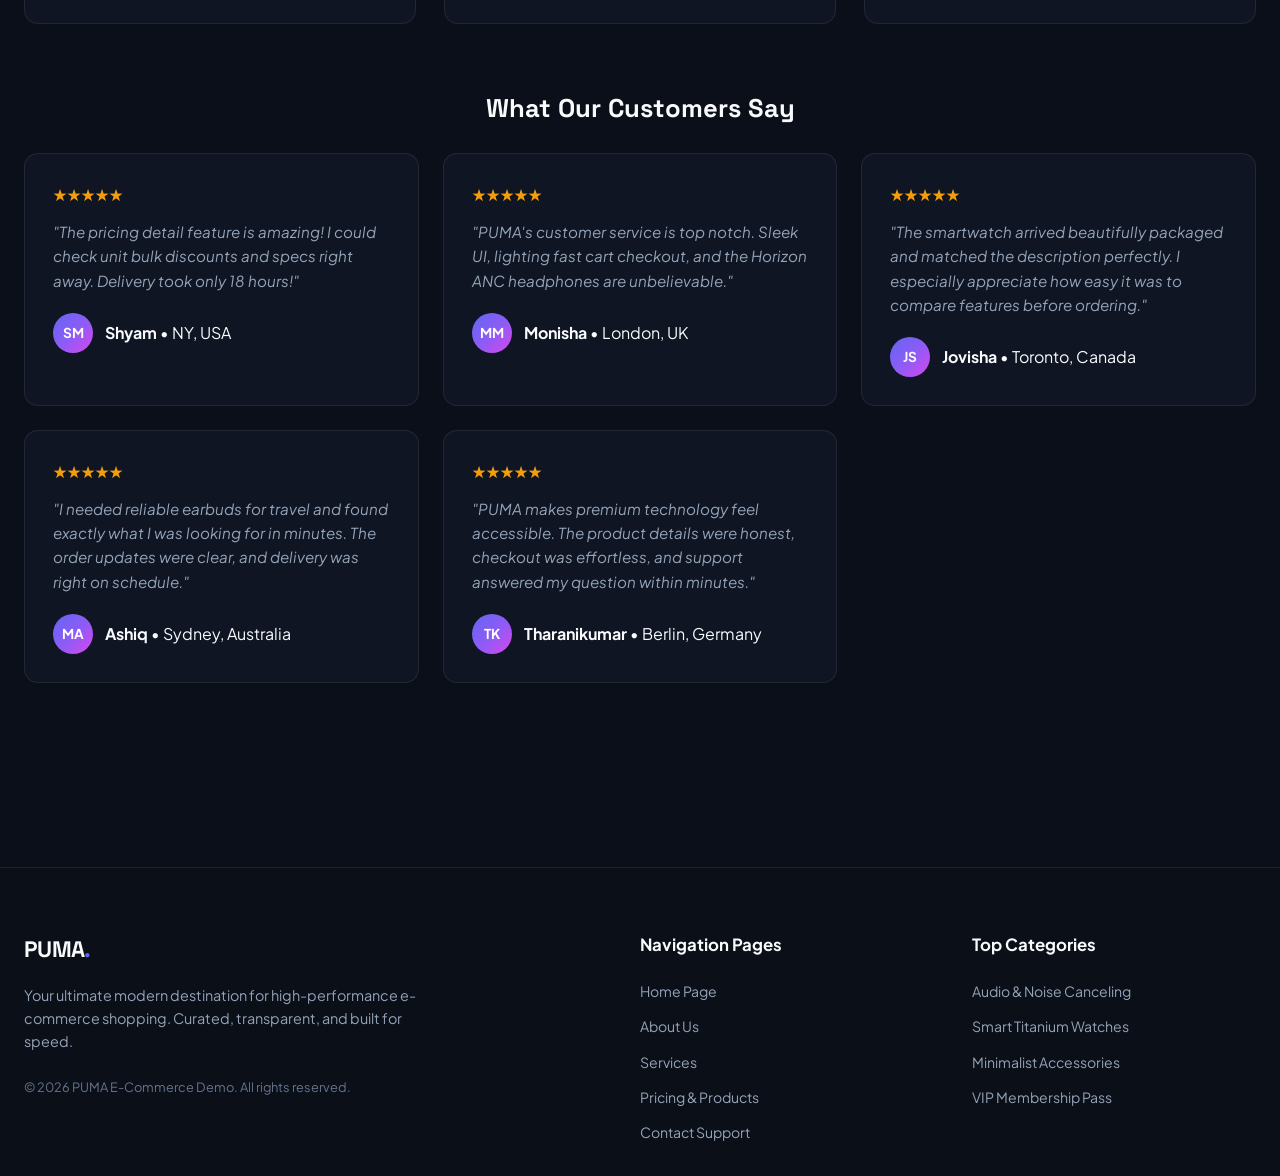
==== commit b696903b: "latest changes in about file" ====
--- a/about.html
+++ b/about.html
@@ -65,8 +65,8 @@
       <div class="section-container">
         <div class="about-hero">
           <span class="section-subtitle">OUR STORY AND VISION</span>
-          <h2 class="section-title">Revolutionizing GENZ E-Commerce <br>Through Tech & Design</h2>
-          <p class="section-lead">PUMA was founded on a simple GENZ vision: to eliminate friction from online shopping, offering crystal-clear product pricing, instant checkout, and curated quality products.</p>
+          <h2 class="section-title">Revolutionizing E-Commerce <br>Through Tech & Design</h2>
+          <p class="section-lead">PUMA was founded with a clear mission: to simplify online shopping through transparent pricing, seamless checkout, and thoughtfully curated products.</p>
         </div>
 
         <!-- Why PUMA -->
@@ -76,14 +76,14 @@
           </div>
           <div class="why-luma-content">
             <span class="section-subtitle">THE PUMA DIFFERENCE</span>
-            <h3 class="section-title">GENZ Technology chosen for real life.</h3>
+            <h3 class="section-title">Technology chosen for real life.</h3>
             <p class="section-lead">We test every product for the moments that matter: the commute, the deep-work session, the long flight, and everything in between.</p>
             <ul class="why-luma-list">
               <li><strong>Useful by design</strong><span>Curated technology that solves everyday problems.</span></li>
               <li><strong>Clear from the start</strong><span>Honest pricing, detailed specifications, and no surprises.</span></li>
               <li><strong>Supported after checkout</strong><span>Fast delivery, dependable warranties, and human support.</span></li>
             </ul>
-            <a class="btn btn-primary" href="pricing.html">Explore the GENZ collection</a>
+            <a class="btn btn-primary" href="pricing.html">Explore the collection</a>
           </div>
         </div>
 
@@ -128,7 +128,7 @@
             <div class="value-card">
               <div class="value-badge">03</div>
               <h4>Zero-Hassle Returns</h4>
-              <p>Enjoy a 369-day no-questions-asked return window with instant prepaid shipping labels.</p>
+              <p>Enjoy a 30-day no-questions-asked return window with instant prepaid shipping labels.</p>
             </div>
           </div>
         </div>
@@ -211,7 +211,7 @@
           <span class="logo-text">PUMA<span class="logo-dot">.</span></span>
         </a>
         <p class="footer-desc">Your ultimate modern destination for high-performance e-commerce shopping. Curated, transparent, and built for speed.</p>
-        <p class="copyright">&copy; 2026 PUMA GENZ E-Commerce Demo. All rights reserved.</p>
+        <p class="copyright">&copy; 2026 PUMA E-Commerce Demo. All rights reserved.</p>
       </div>
 
       <div class="footer-col">
--- a/styles.css
+++ b/styles.css
@@ -106,6 +106,7 @@
 .gradient-text {
   background: var(--gradient-primary);
   -webkit-background-clip: text;
+  background-clip: text;
   -webkit-text-fill-color: transparent;
 }
 
@@ -889,6 +890,13 @@
   border: 1px solid var(--border-glass);
   padding: 1.75rem;
   border-radius: var(--radius-md);
+  transition: transform var(--transition-fast), border-color var(--transition-fast), box-shadow var(--transition-fast);
+}
+
+.testimonial-card:hover {
+  transform: translateY(-4px);
+  border-color: rgba(99, 102, 241, 0.4);
+  box-shadow: var(--shadow-sm);
 }
 
 .rating-stars {
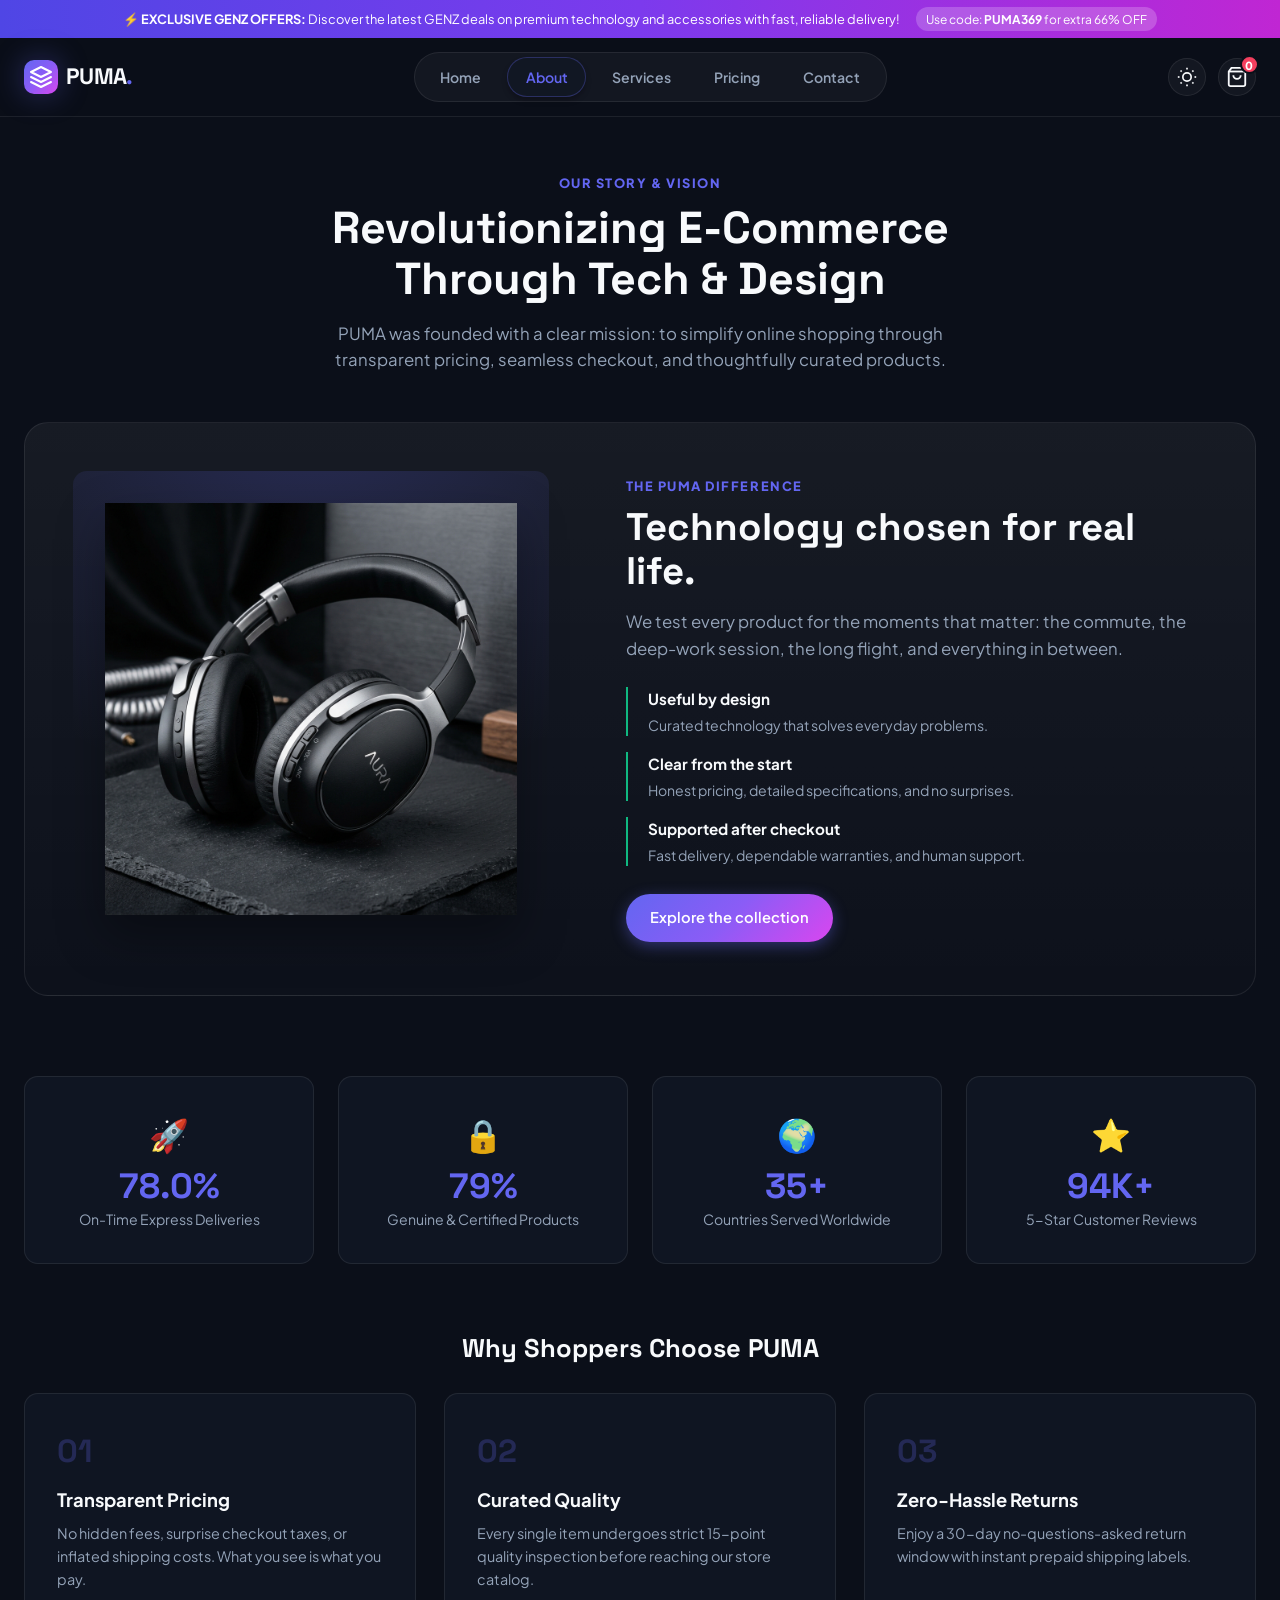
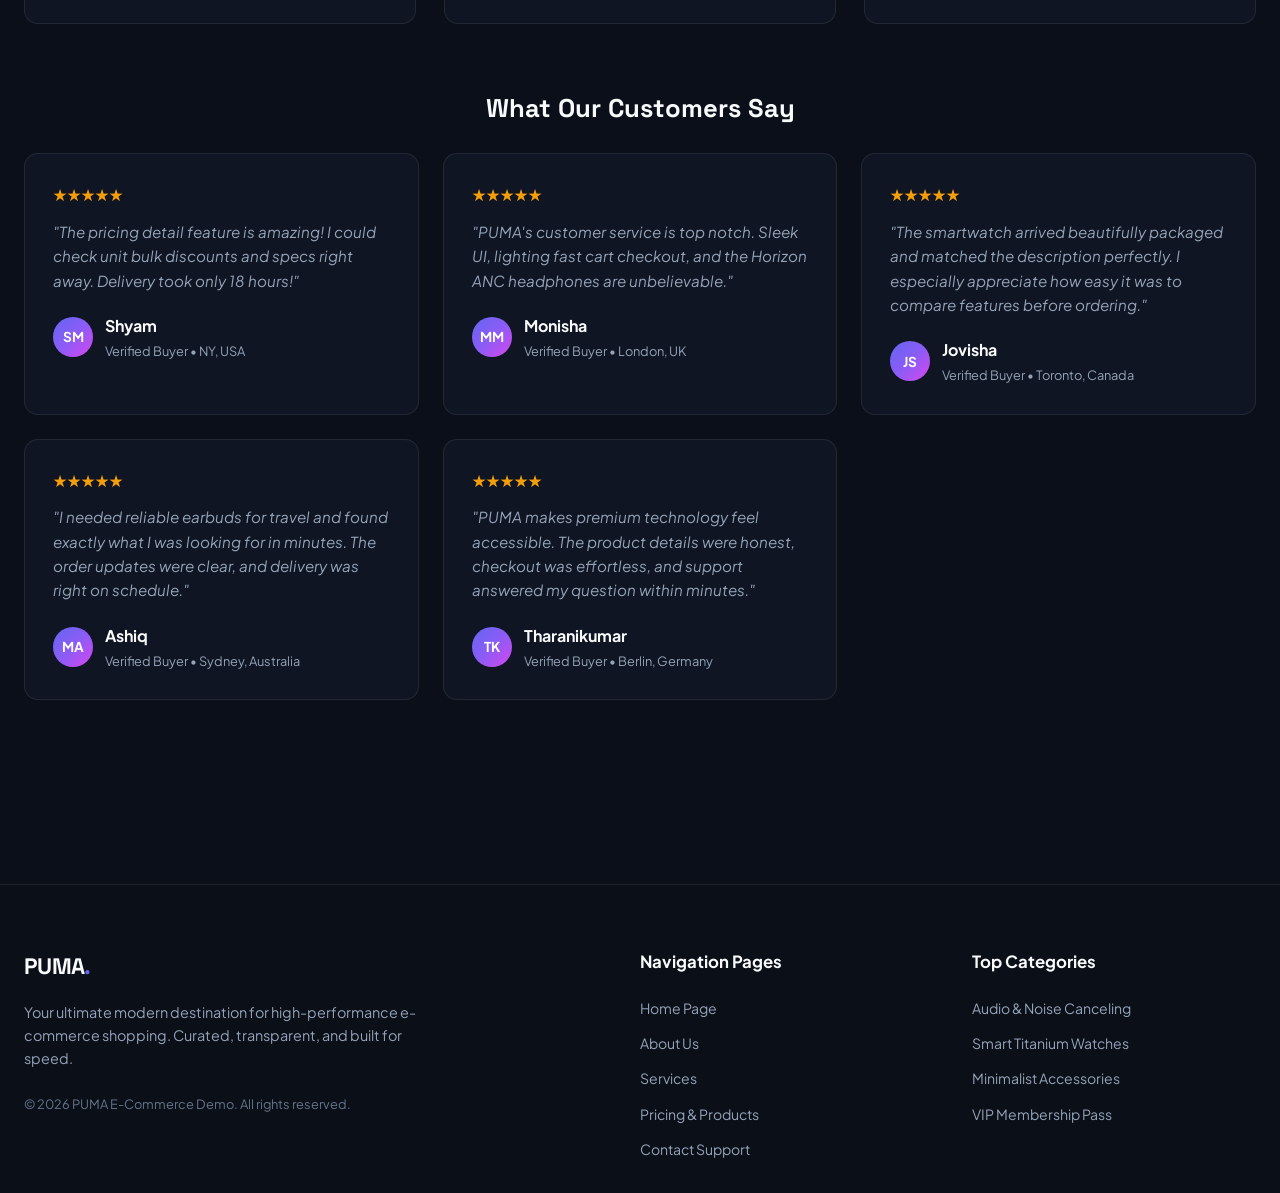
==== commit ead2ca60: "changes in about" ====
--- a/about.html
+++ b/about.html
@@ -64,7 +64,7 @@
     <section class="page-section">
       <div class="section-container">
         <div class="about-hero">
-          <span class="section-subtitle">OUR STORY AND VISION</span>
+          <span class="section-subtitle">OUR STORY & VISION</span>
           <h2 class="section-title">Revolutionizing E-Commerce <br>Through Tech & Design</h2>
           <p class="section-lead">PUMA was founded with a clear mission: to simplify online shopping through transparent pricing, seamless checkout, and thoughtfully curated products.</p>
         </div>
@@ -144,7 +144,7 @@
                 <div class="author-avatar">SM</div>
                 <div>
                   <strong>Shyam</strong>
-                  <span> • NY, USA</span>
+                  <span>Verified Buyer • NY, USA</span>
                 </div>
               </div>
             </div>
@@ -156,7 +156,7 @@
                 <div class="author-avatar">MM</div>
                 <div>
                   <strong>Monisha</strong>
-                  <span> • London, UK</span>
+                  <span>Verified Buyer • London, UK</span>
                 </div>
               </div>
             </div>
@@ -168,7 +168,7 @@
                 <div class="author-avatar">JS</div>
                 <div>
                   <strong>Jovisha</strong>
-                  <span> • Toronto, Canada</span>
+                  <span>Verified Buyer • Toronto, Canada</span>
                 </div>
               </div>
             </div>
@@ -180,7 +180,7 @@
                 <div class="author-avatar">MA</div>
                 <div>
                   <strong>Ashiq</strong>
-                  <span> • Sydney, Australia</span>
+                  <span>Verified Buyer • Sydney, Australia</span>
                 </div>
               </div>
             </div>
@@ -192,7 +192,7 @@
                 <div class="author-avatar">TK</div>
                 <div>
                   <strong>Tharanikumar</strong>
-                  <span> • Berlin, Germany</span>
+                  <span>Verified Buyer • Berlin, Germany</span>
                 </div>
               </div>
             </div>
--- a/styles.css
+++ b/styles.css
@@ -743,6 +743,28 @@
   margin: 0 auto 3rem;
 }
 
+.about-hero .section-lead {
+  margin: 0 auto 1.5rem;
+}
+
+.about-trust-row {
+  display: flex;
+  align-items: center;
+  justify-content: center;
+  flex-wrap: wrap;
+  gap: 0.75rem;
+}
+
+.about-trust-row span {
+  padding: 0.55rem 0.9rem;
+  border: 1px solid var(--border-glass);
+  border-radius: var(--radius-full);
+  background: var(--bg-card);
+  color: var(--text-secondary);
+  font-size: 0.8rem;
+  font-weight: 600;
+}
+
 .why-luma-section {
   display: grid;
   grid-template-columns: minmax(0, 0.9fr) minmax(0, 1.1fr);
@@ -915,6 +937,17 @@
   display: flex;
   align-items: center;
   gap: 0.75rem;
+}
+
+.testimonial-author strong {
+  display: block;
+}
+
+.testimonial-author span {
+  display: block;
+  color: var(--text-secondary);
+  font-size: 0.8rem;
+  margin-top: 0.15rem;
 }
 
 .author-avatar {
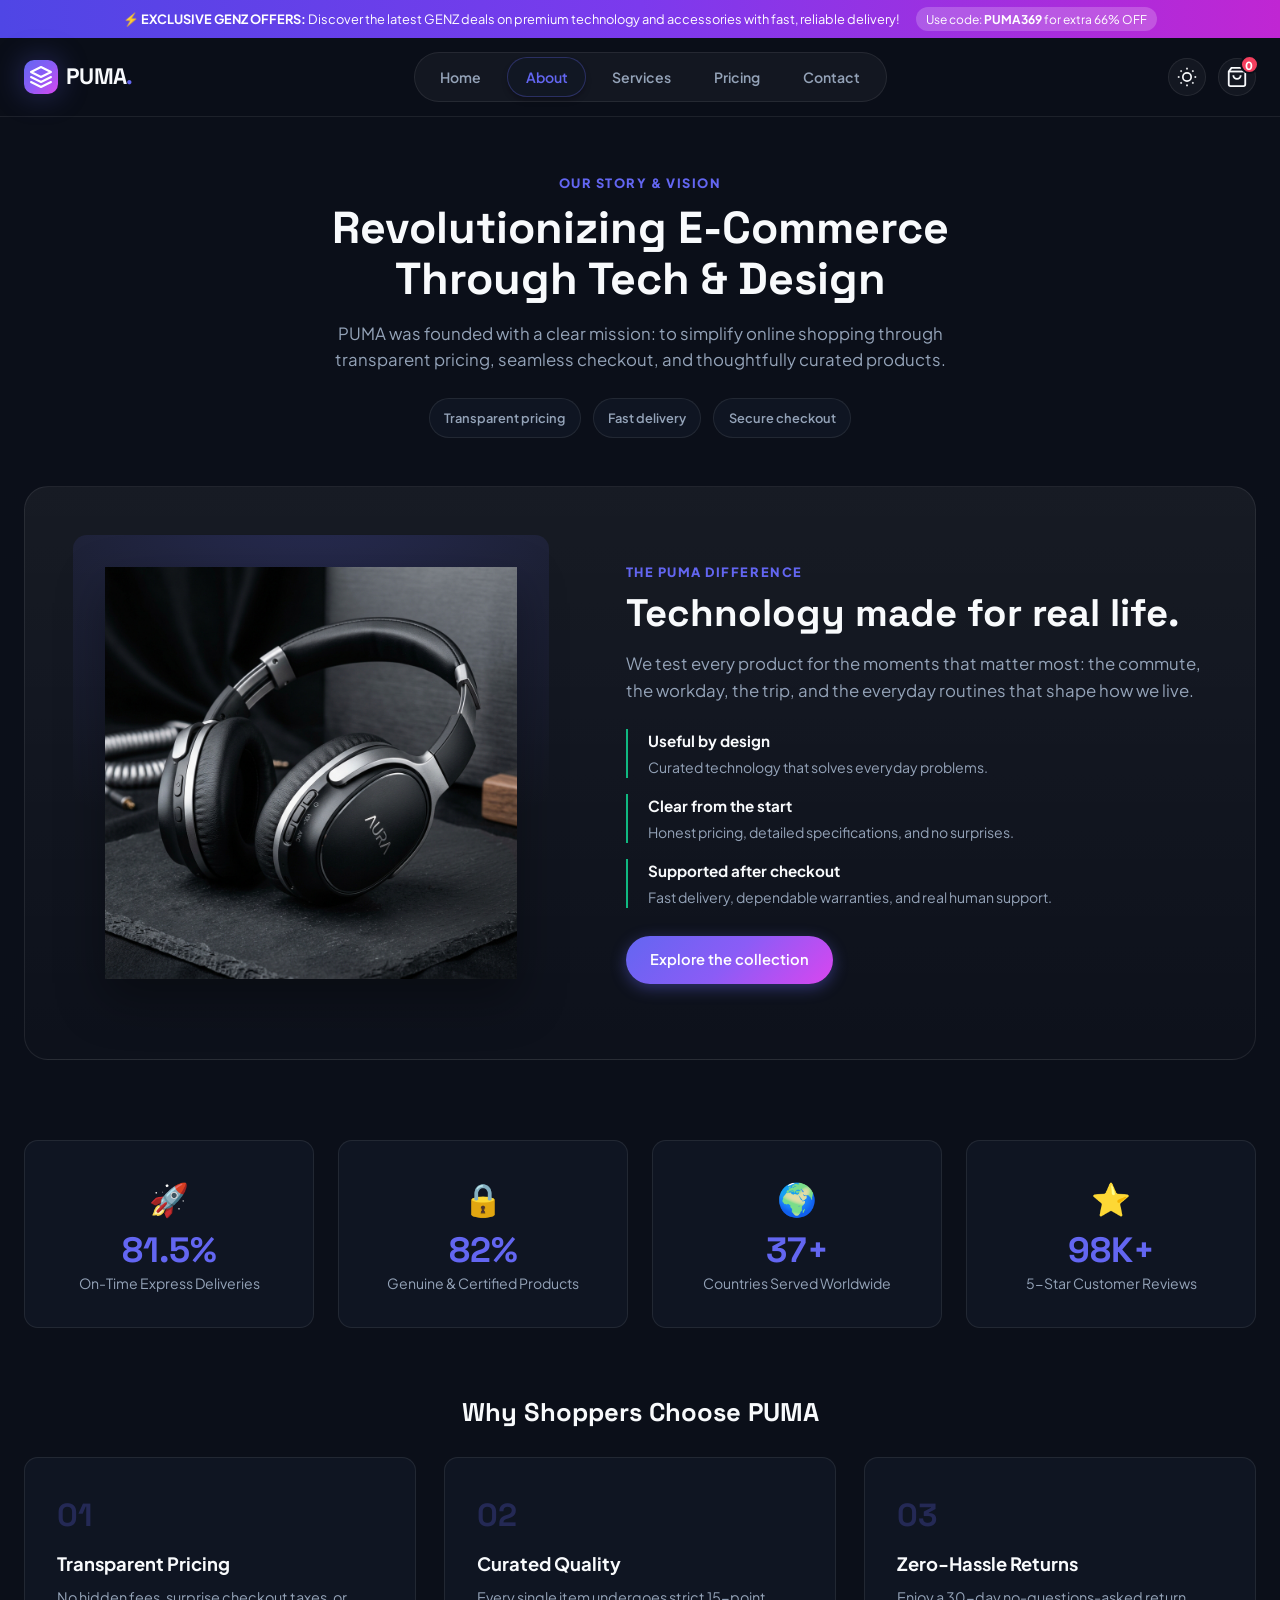
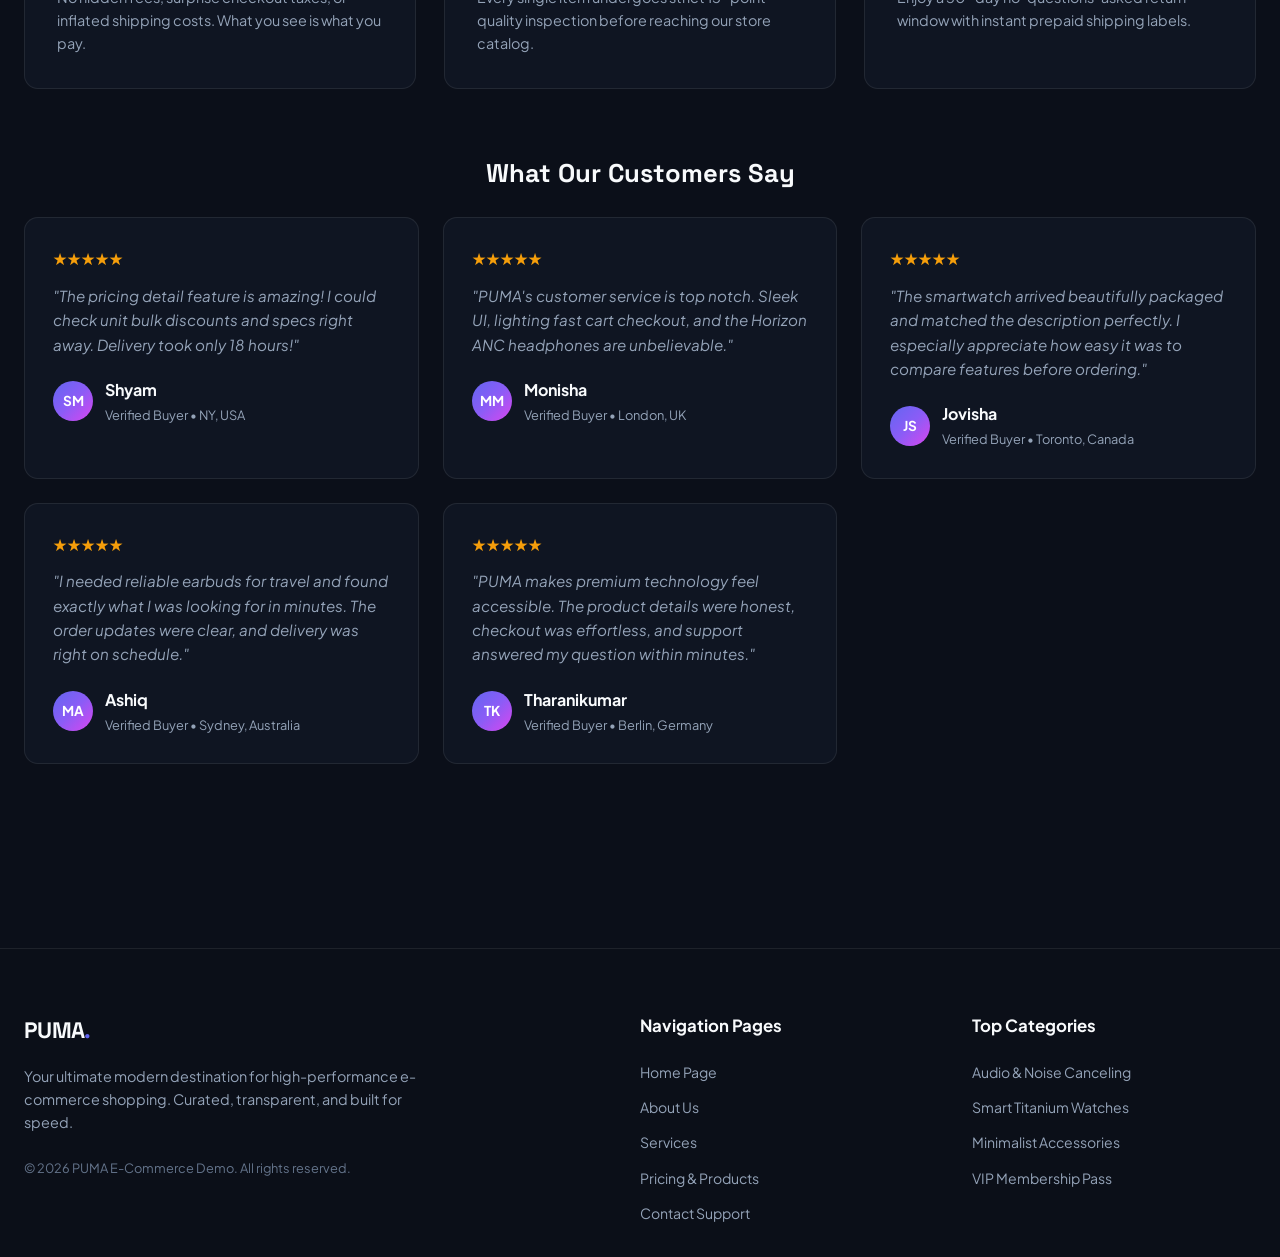
==== commit c6f13ce1: "new changes" ====
--- a/about.html
+++ b/about.html
@@ -67,6 +67,11 @@
           <span class="section-subtitle">OUR STORY & VISION</span>
           <h2 class="section-title">Revolutionizing E-Commerce <br>Through Tech & Design</h2>
           <p class="section-lead">PUMA was founded with a clear mission: to simplify online shopping through transparent pricing, seamless checkout, and thoughtfully curated products.</p>
+          <div class="about-trust-row" aria-label="PUMA trust highlights">
+            <span>Transparent pricing</span>
+            <span>Fast delivery</span>
+            <span>Secure checkout</span>
+          </div>
         </div>
 
         <!-- Why PUMA -->
@@ -76,12 +81,12 @@
           </div>
           <div class="why-luma-content">
             <span class="section-subtitle">THE PUMA DIFFERENCE</span>
-            <h3 class="section-title">Technology chosen for real life.</h3>
-            <p class="section-lead">We test every product for the moments that matter: the commute, the deep-work session, the long flight, and everything in between.</p>
+            <h3 class="section-title">Technology made for real life.</h3>
+            <p class="section-lead">We test every product for the moments that matter most: the commute, the workday, the trip, and the everyday routines that shape how we live.</p>
             <ul class="why-luma-list">
               <li><strong>Useful by design</strong><span>Curated technology that solves everyday problems.</span></li>
               <li><strong>Clear from the start</strong><span>Honest pricing, detailed specifications, and no surprises.</span></li>
-              <li><strong>Supported after checkout</strong><span>Fast delivery, dependable warranties, and human support.</span></li>
+              <li><strong>Supported after checkout</strong><span>Fast delivery, dependable warranties, and real human support.</span></li>
             </ul>
             <a class="btn btn-primary" href="pricing.html">Explore the collection</a>
           </div>
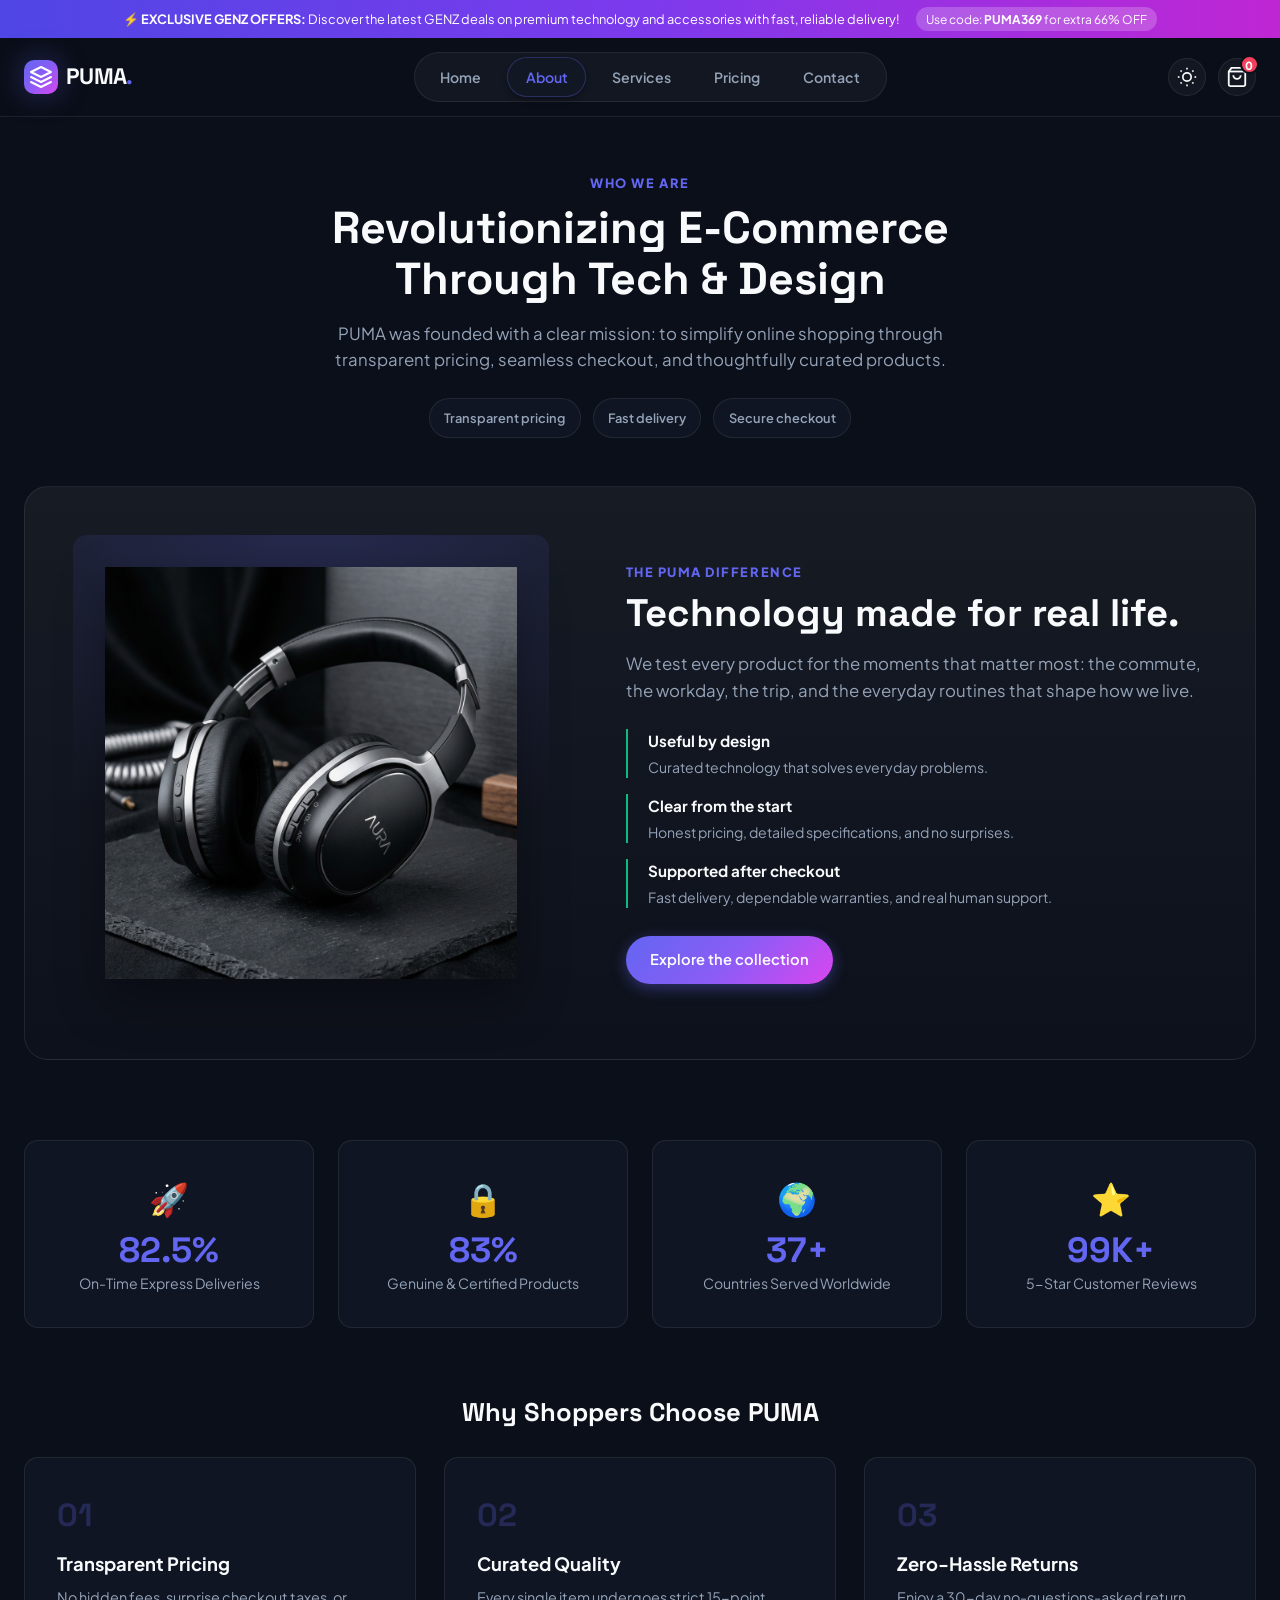
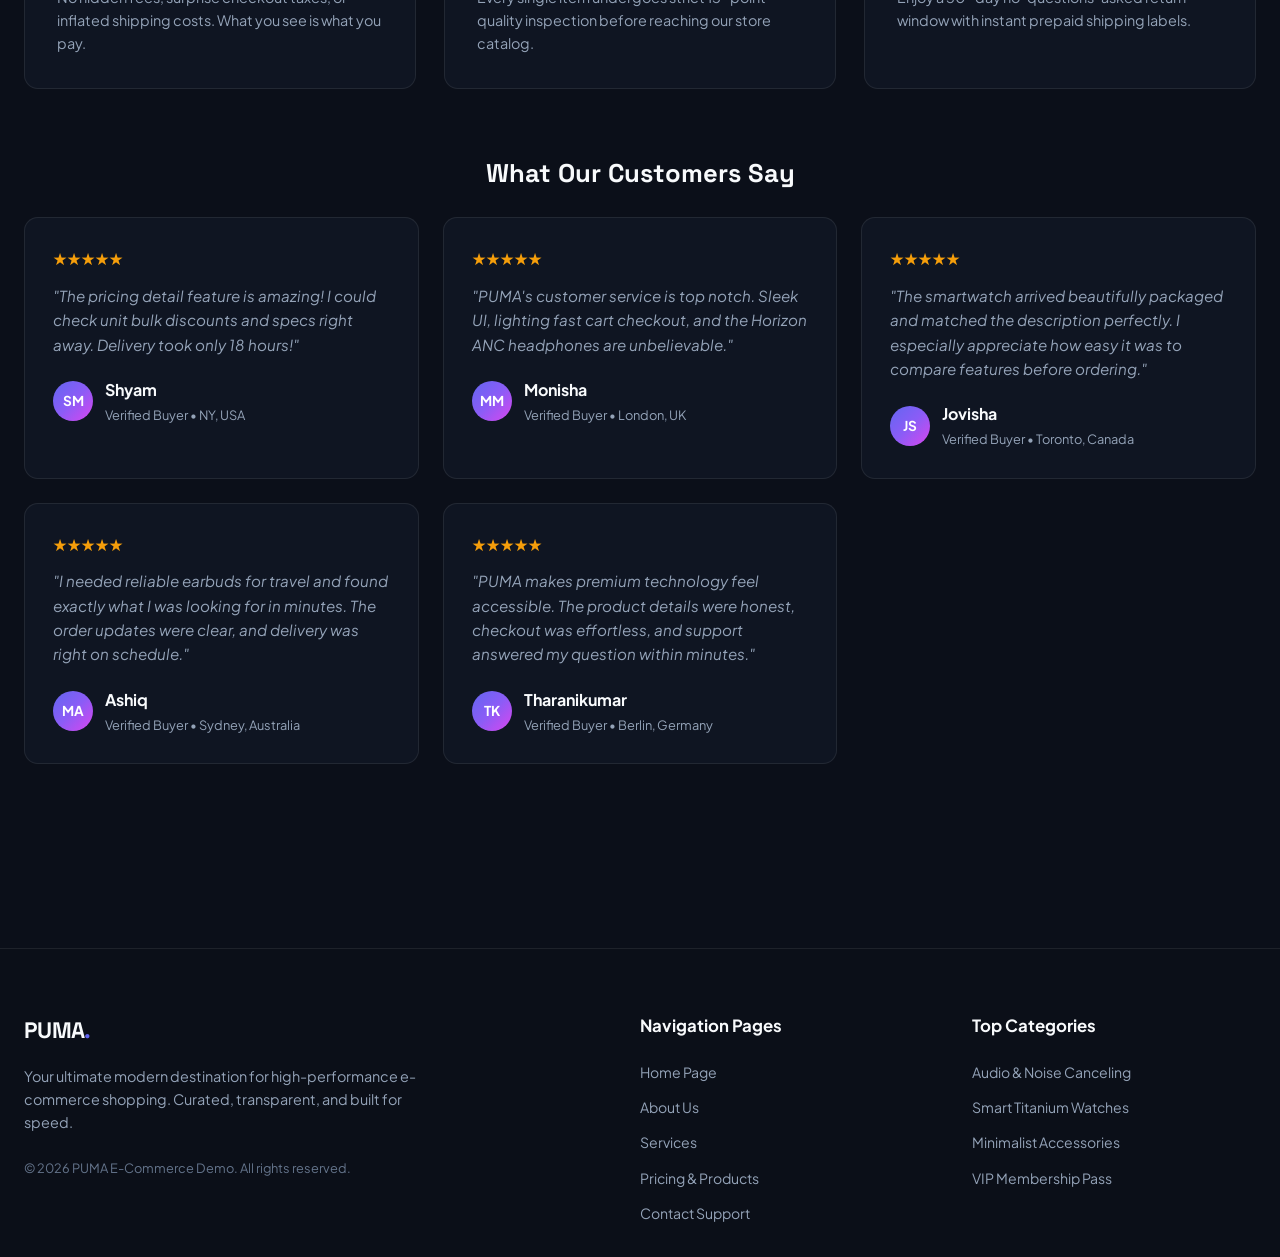
==== commit 6c7fc304: "about page update" ====
--- a/about.html
+++ b/about.html
@@ -64,7 +64,7 @@
     <section class="page-section">
       <div class="section-container">
         <div class="about-hero">
-          <span class="section-subtitle">OUR STORY & VISION</span>
+<span class="section-subtitle">WHO WE ARE</span>
           <h2 class="section-title">Revolutionizing E-Commerce <br>Through Tech & Design</h2>
           <p class="section-lead">PUMA was founded with a clear mission: to simplify online shopping through transparent pricing, seamless checkout, and thoughtfully curated products.</p>
           <div class="about-trust-row" aria-label="PUMA trust highlights">
